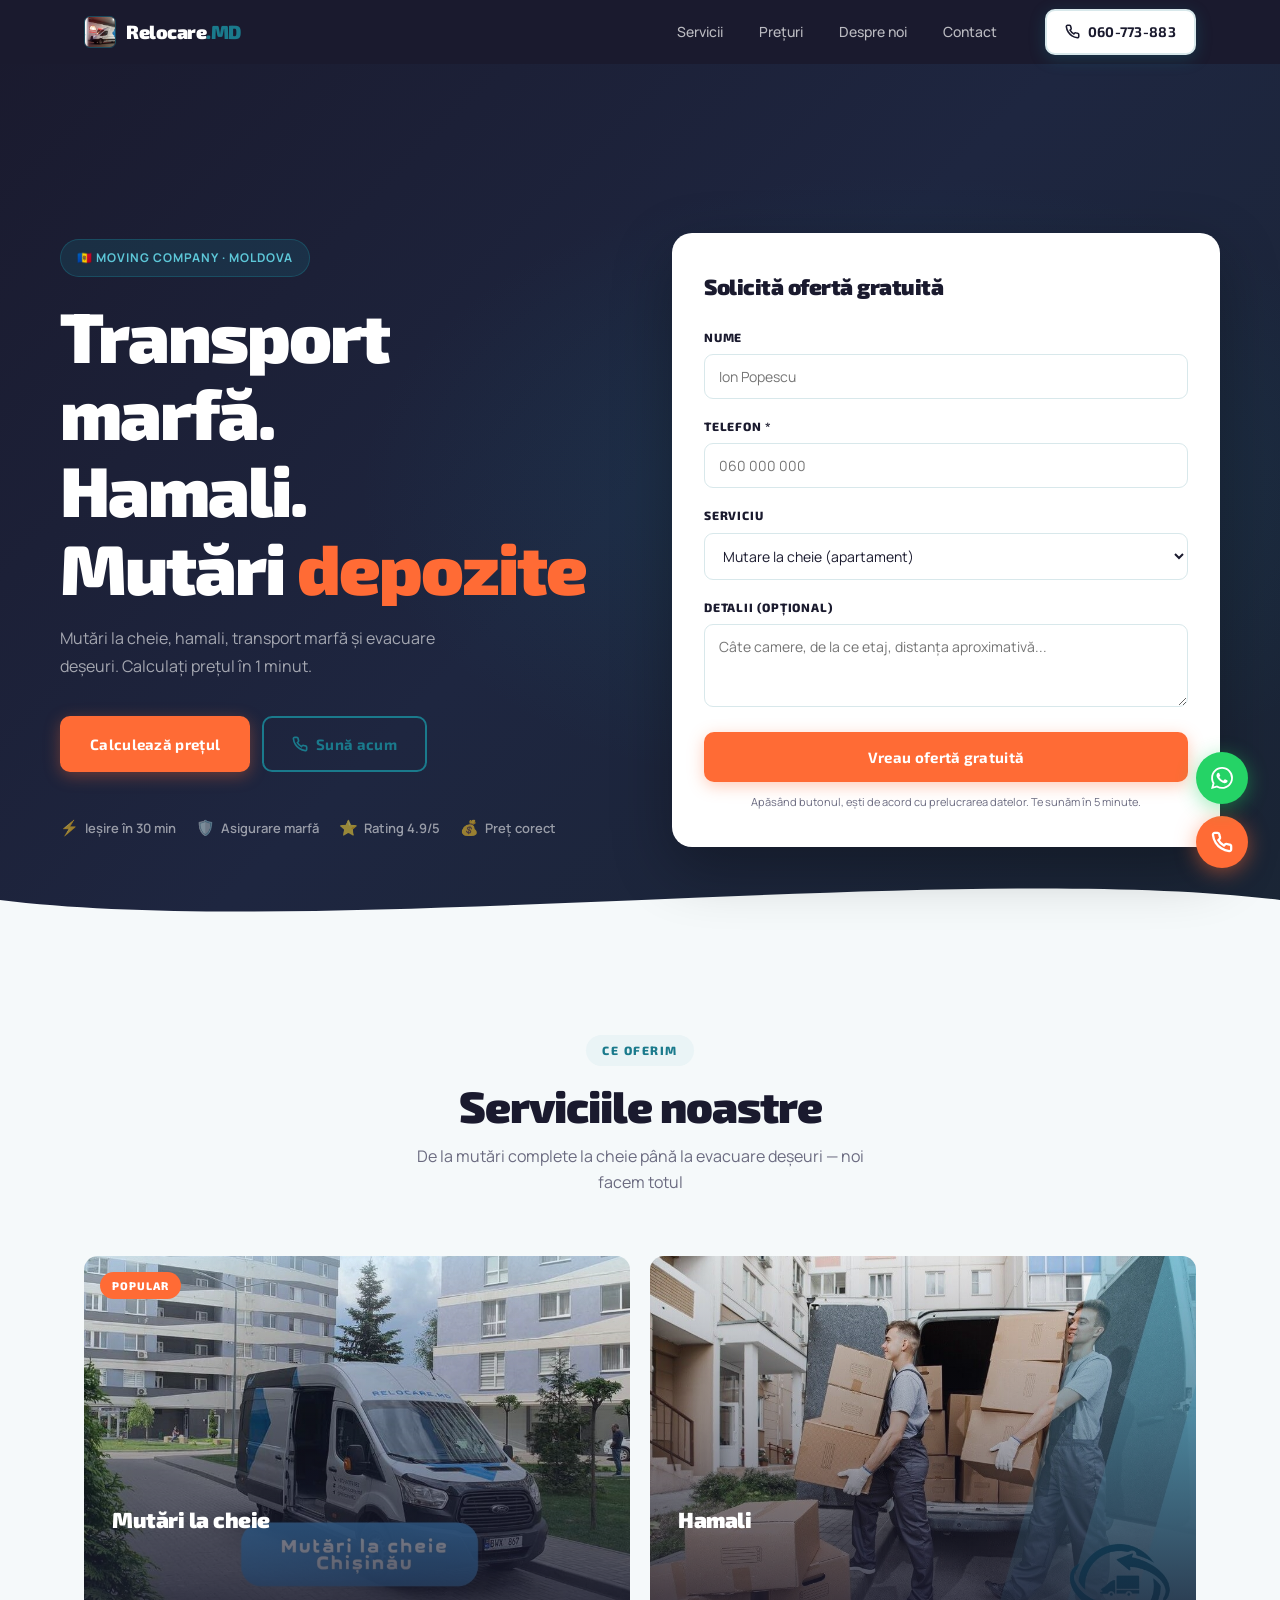
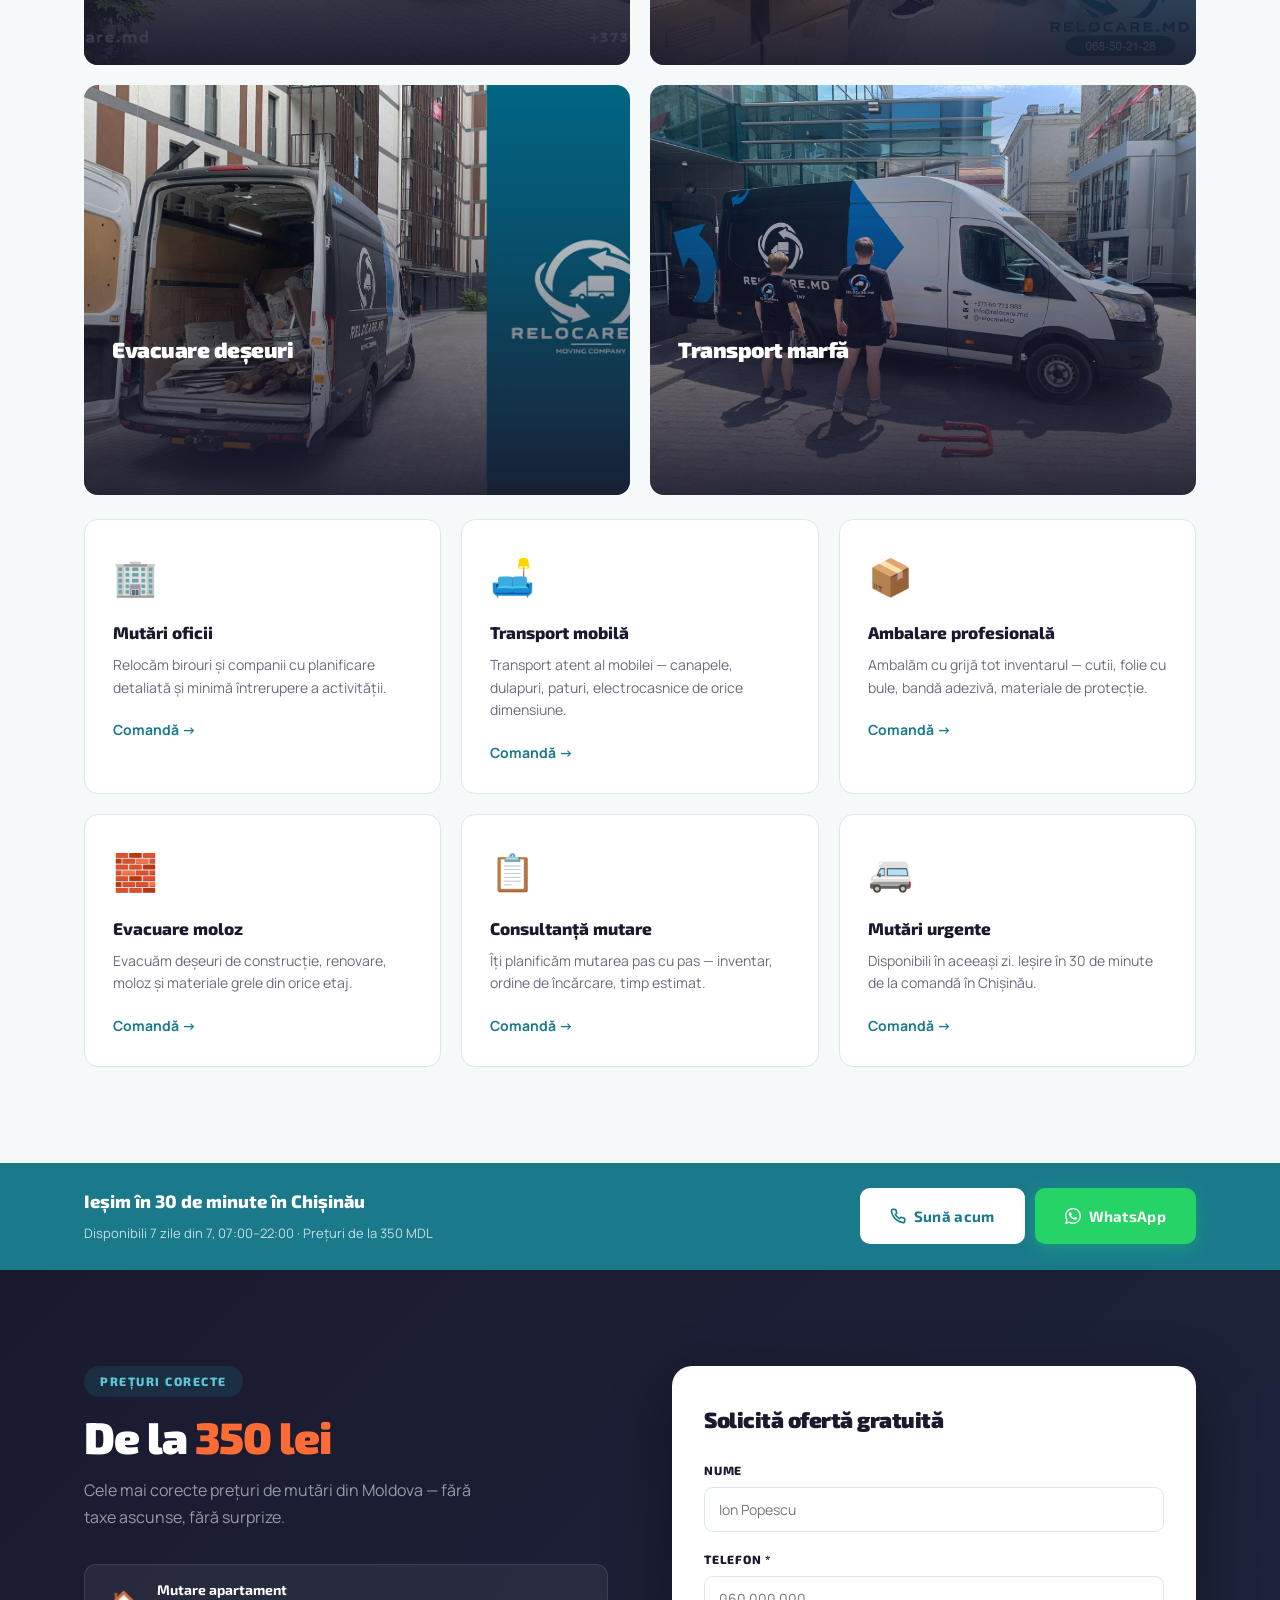
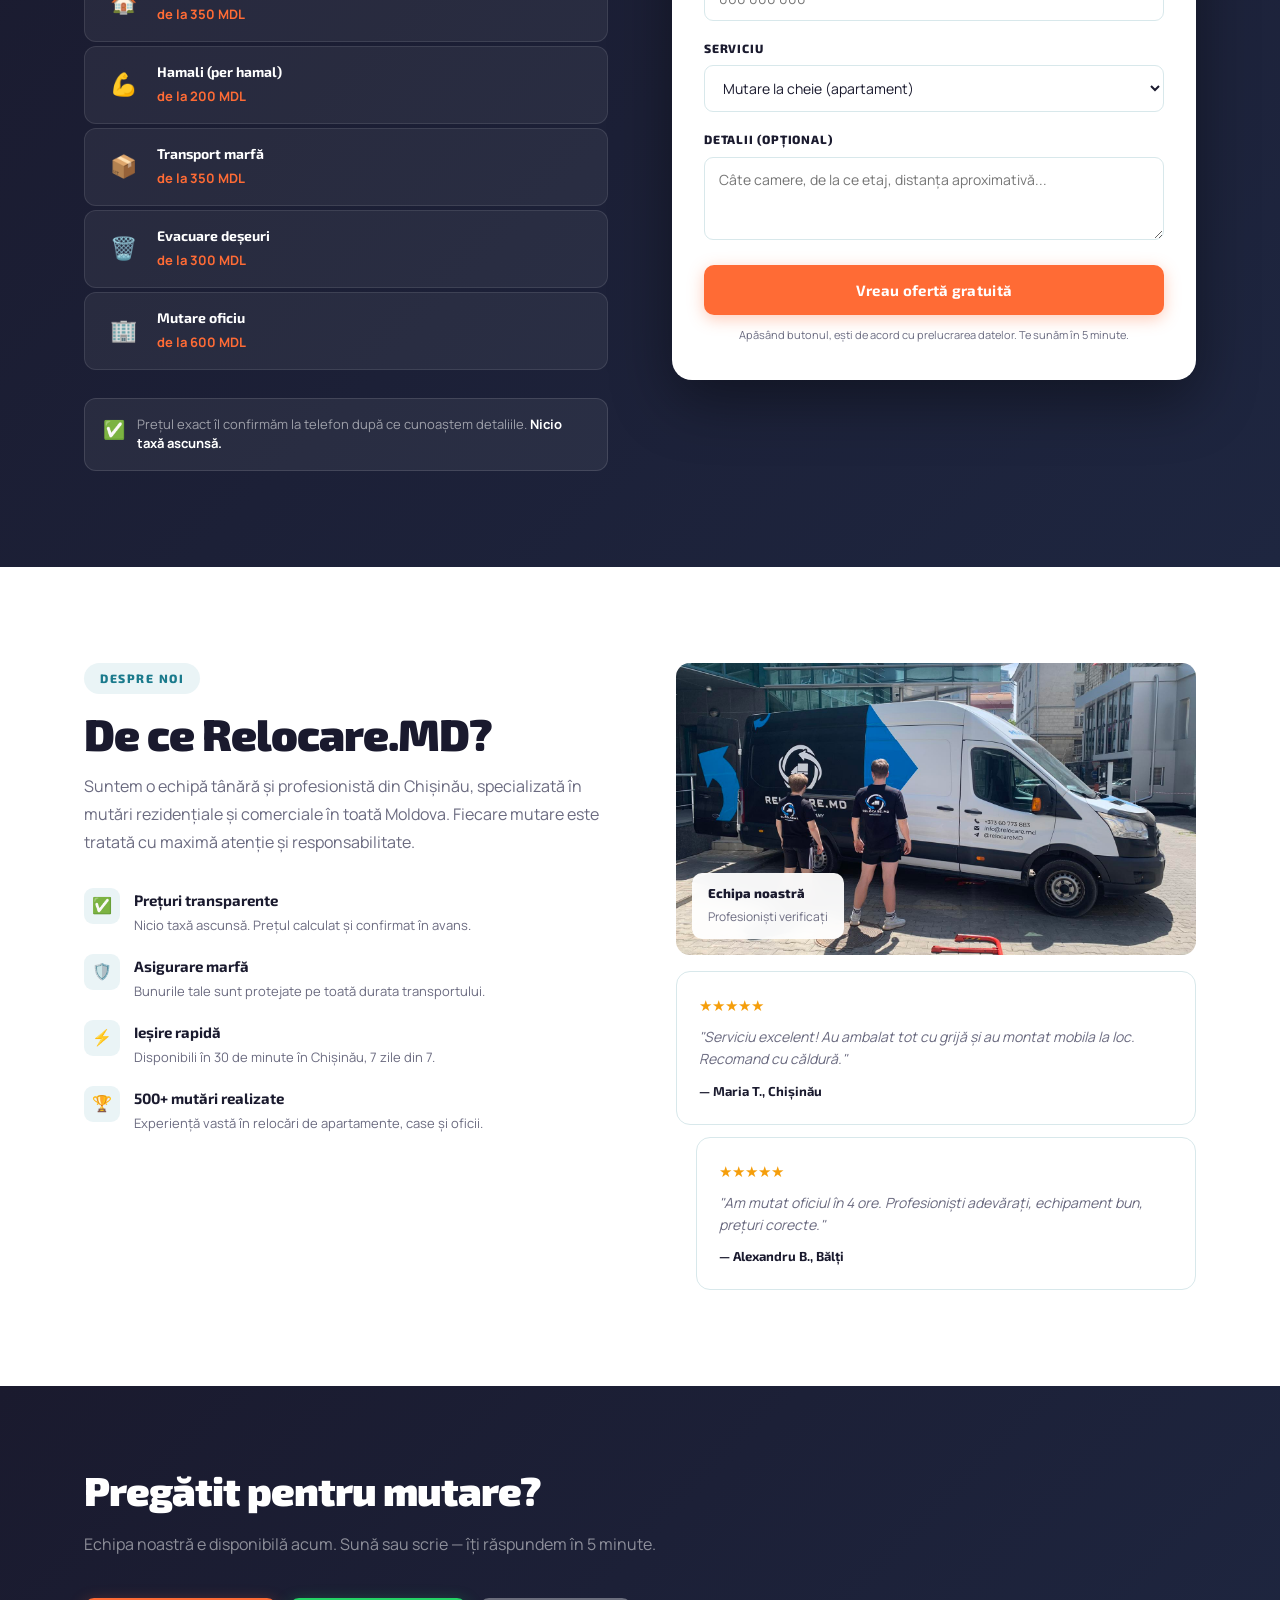
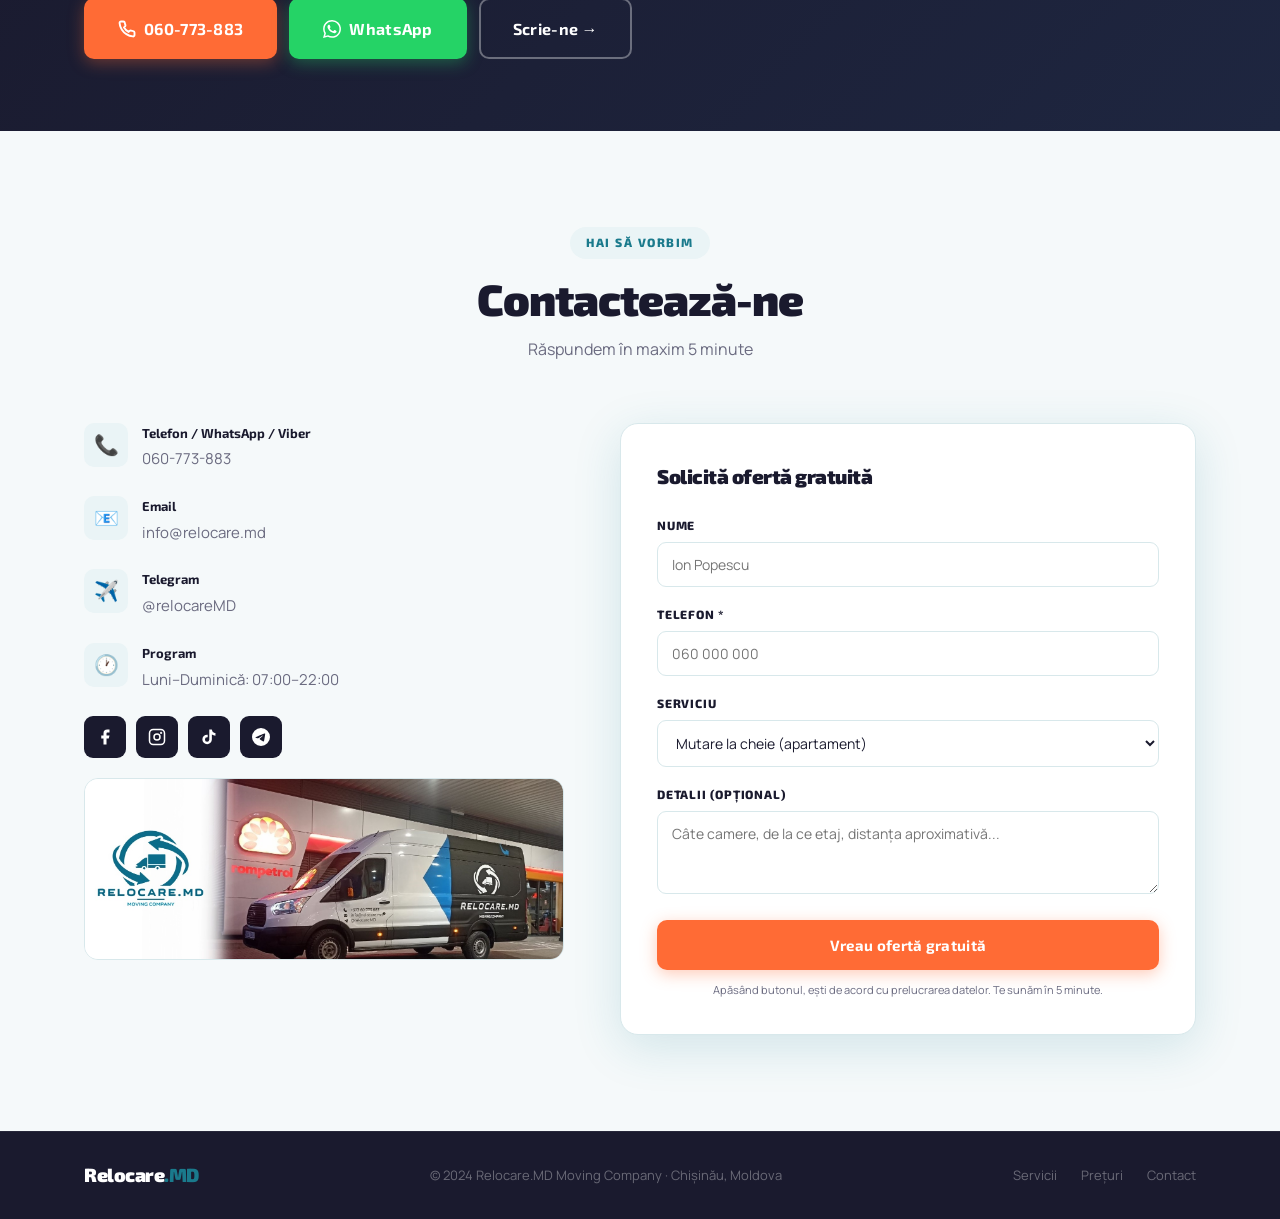
==== index.html @ d65d1350 "Initial site: Relocare.MD — mutări, hamali, transport marfă - Hero cu titlu dinamic animat + formula" ====
<!DOCTYPE html>
<html lang="ro">
<head>
  <meta charset="UTF-8" />
  <meta name="viewport" content="width=device-width, initial-scale=1.0, viewport-fit=cover" />

  <!-- Primary SEO -->
  <title>Relocare.MD — Mutări la cheie Chișinău | de la 350 MDL</title>
  <meta name="description" content="Servicii profesionale de mutări la cheie, hamali, transport marfă și evacuare deșeuri în Chișinău și toată Moldova. Prețuri de la 350 MDL. Sunăm în 5 minute. ☎ 060-773-883" />
  <meta name="keywords" content="mutari chisinau, relocare moldova, hamali chisinau, transport marfa moldova, mutari la cheie, evacuare deseuri chisinau, mutari apartament, mutari oficiu moldova" />
  <meta name="robots" content="index, follow" />
  <meta name="author" content="Relocare.MD Moving Company" />
  <link rel="canonical" href="https://relocare.md/" />

  <!-- Open Graph (Facebook, Viber, WhatsApp preview) -->
  <meta property="og:type" content="website" />
  <meta property="og:url" content="https://relocare.md/" />
  <meta property="og:title" content="Relocare.MD — Mutări la cheie în Moldova de la 350 MDL" />
  <meta property="og:description" content="Mutări apartamente, oficii, transport marfă și evacuare deșeuri. Echipă profesionistă, prețuri corecte, disponibili 7/7. ☎ 060-773-883" />
  <meta property="og:image" content="https://relocare.md/images/van-logo.jpg" />
  <meta property="og:image:width" content="1200" />
  <meta property="og:image:height" content="630" />
  <meta property="og:locale" content="ro_MD" />
  <meta property="og:site_name" content="Relocare.MD" />

  <!-- Twitter Card -->
  <meta name="twitter:card" content="summary_large_image" />
  <meta name="twitter:title" content="Relocare.MD — Mutări la cheie în Moldova de la 350 MDL" />
  <meta name="twitter:description" content="Mutări apartamente, oficii, transport marfă și evacuare deșeuri. ☎ 060-773-883" />
  <meta name="twitter:image" content="https://relocare.md/images/van-logo.jpg" />

  <!-- Geo & Language -->
  <meta name="geo.region" content="MD" />
  <meta name="geo.placename" content="Chișinău, Moldova" />
  <meta name="language" content="Romanian" />

  <!-- Schema.org — LocalBusiness -->
  <script type="application/ld+json">
  {
    "@context": "https://schema.org",
    "@type": "MovingCompany",
    "name": "Relocare.MD",
    "alternateName": "Relocare MD Moving Company",
    "url": "https://relocare.md",
    "logo": "https://relocare.md/images/van-logo.jpg",
    "image": "https://relocare.md/images/mutari-cheie.jpg",
    "description": "Servicii profesionale de mutări la cheie, hamali, transport marfă și evacuare deșeuri în Chișinău și toată Moldova. Prețuri de la 350 MDL.",
    "telephone": "+37360773883",
    "email": "info@relocare.md",
    "address": {
      "@type": "PostalAddress",
      "addressLocality": "Chișinău",
      "addressCountry": "MD"
    },
    "geo": {
      "@type": "GeoCoordinates",
      "latitude": 47.0105,
      "longitude": 28.8638
    },
    "openingHoursSpecification": {
      "@type": "OpeningHoursSpecification",
      "dayOfWeek": ["Monday","Tuesday","Wednesday","Thursday","Friday","Saturday","Sunday"],
      "opens": "07:00",
      "closes": "22:00"
    },
    "priceRange": "de la 350 MDL",
    "aggregateRating": {
      "@type": "AggregateRating",
      "ratingValue": "4.9",
      "reviewCount": "127"
    },
    "sameAs": [
      "https://t.me/relocareMD",
      "https://wa.me/37360773883"
    ],
    "hasOfferCatalog": {
      "@type": "OfferCatalog",
      "name": "Servicii de relocare",
      "itemListElement": [
        {"@type": "Offer", "name": "Mutări la cheie", "price": "350", "priceCurrency": "MDL"},
        {"@type": "Offer", "name": "Hamali", "price": "200", "priceCurrency": "MDL"},
        {"@type": "Offer", "name": "Transport marfă", "price": "350", "priceCurrency": "MDL"},
        {"@type": "Offer", "name": "Evacuare deșeuri", "price": "300", "priceCurrency": "MDL"}
      ]
    }
  }
  </script>

  <link rel="stylesheet" href="style.css" />
  <link rel="preconnect" href="https://fonts.googleapis.com" />
  <link rel="preconnect" href="https://fonts.gstatic.com" crossorigin />
  <link href="https://fonts.googleapis.com/css2?family=Exo+2:wght@700;800;900&family=Manrope:wght@400;500;600;700&display=swap" rel="stylesheet" />

  <!-- Meta Pixel -->
  <script>
    !function(f,b,e,v,n,t,s){if(f.fbq)return;n=f.fbq=function(){n.callMethod?
    n.callMethod.apply(n,arguments):n.queue.push(arguments)};if(!f._fbq)f._fbq=n;
    n.push=n;n.loaded=!0;n.version='2.0';n.queue=[];t=b.createElement(e);t.async=!0;
    t.src=v;s=b.getElementsByTagName(e)[0];s.parentNode.insertBefore(t,s)}(window,
    document,'script','https://connect.facebook.net/en_US/fbevents.js');
    fbq('init', '1875175396484706');
    fbq('track', 'PageView');
  </script>
  <noscript>
    <img height="1" width="1" style="display:none"
      src="https://www.facebook.com/tr?id=1875175396484706&ev=PageView&noscript=1" />
  </noscript>
</head>
<body>

  <!-- ALERT BANNER (dinamic via JS) -->
  <div class="alert-banner" id="alertBanner">
    🔴 Rămase <span id="availableCars">2 mașini</span> disponibile azi — rezervă acum!
  </div>

  <!-- HEADER -->
  <header class="header" id="header">
    <div class="container header__inner">
      <a href="#" class="logo">
        <img src="images/van-logo.jpg" alt="Logo" class="logo__img" />
        <span class="logo__text">Relocare<span class="logo__accent">.MD</span></span>
      </a>
      <nav class="nav" id="nav">
        <a href="#servicii">Servicii</a>
        <a href="#oferta">Prețuri</a>
        <a href="#despre">Despre noi</a>
        <a href="#contact">Contact</a>
      </nav>
      <a href="tel:+37360773883" class="btn btn--teal btn--phone">
        <svg width="15" height="15" fill="none" viewBox="0 0 24 24" stroke="currentColor" stroke-width="2.5"><path d="M22 16.92v3a2 2 0 01-2.18 2 19.79 19.79 0 01-8.63-3.07 19.5 19.5 0 01-6-6A19.79 19.79 0 012.12 4.18 2 2 0 014.11 2h3a2 2 0 012 1.72c.127.96.361 1.903.7 2.81a2 2 0 01-.45 2.11L8.09 9.91a16 16 0 006 6l1.27-1.27a2 2 0 012.11-.45c.907.339 1.85.573 2.81.7A2 2 0 0122 16.92z"/></svg>
        060-773-883
      </a>
      <button class="burger" id="burger" aria-label="Meniu">
        <span></span><span></span><span></span>
      </button>
    </div>
  </header>

  <!-- HERO -->
  <section class="hero">
    <div class="hero__glow"></div>
    <div class="container hero__inner">
      <div class="hero__content reveal">
        <div class="hero__badge">🇲🇩 Moving Company · Moldova</div>
        <h1 class="hero__title">
          Transport marfă.<br/>
          Hamali.<br/>
          Mutări <span class="hero__dynamic-wrap"><span class="hero__dynamic" id="dynamicWord">depozite</span></span>
        </h1>
        <p class="hero__subtitle">Mutări la cheie, hamali, transport marfă și evacuare deșeuri. Calculați prețul în 1 minut.</p>
        <div class="hero__cta">
          <a href="#calculator" class="btn btn--primary">Calculează prețul</a>
          <a href="tel:+37360773883" class="btn btn--outline">
            <svg width="16" height="16" fill="none" viewBox="0 0 24 24" stroke="currentColor" stroke-width="2.5"><path d="M22 16.92v3a2 2 0 01-2.18 2 19.79 19.79 0 01-8.63-3.07 19.5 19.5 0 01-6-6A19.79 19.79 0 012.12 4.18 2 2 0 014.11 2h3a2 2 0 012 1.72c.127.96.361 1.903.7 2.81a2 2 0 01-.45 2.11L8.09 9.91a16 16 0 006 6l1.27-1.27a2 2 0 012.11-.45c.907.339 1.85.573 2.81.7A2 2 0 0122 16.92z"/></svg>
            Sună acum
          </a>
        </div>
        <div class="trust-row">
          <div class="trust-item"><span>⚡</span> Ieșire în 30 min</div>
          <div class="trust-item"><span>🛡️</span> Asigurare marfă</div>
          <div class="trust-item"><span>⭐</span> Rating 4.9/5</div>
          <div class="trust-item"><span>💰</span> Preț corect</div>
        </div>
      </div>
      <div class="hero__visual reveal reveal--right">
        <form class="offer-form" id="heroForm">
          <h3 class="offer-form__title">Solicită ofertă gratuită</h3>
          <div class="form__group">
            <label for="h-name">NUME</label>
            <input type="text" id="h-name" placeholder="Ion Popescu" />
          </div>
          <div class="form__group">
            <label for="h-phone">TELEFON *</label>
            <input type="tel" id="h-phone" placeholder="060 000 000" required />
          </div>
          <div class="form__group">
            <label for="h-service">SERVICIU</label>
            <select id="h-service">
              <option>Mutare la cheie (apartament)</option>
              <option>Mutare oficiu</option>
              <option>Transport marfă</option>
              <option>Hamali</option>
              <option>Evacuare deșeuri / moloz</option>
              <option>Altele</option>
            </select>
          </div>
          <div class="form__group">
            <label for="h-details">DETALII (OPȚIONAL)</label>
            <textarea id="h-details" rows="3" placeholder="Câte camere, de la ce etaj, distanța aproximativă..."></textarea>
          </div>
          <button type="submit" class="btn btn--primary btn--full">Vreau ofertă gratuită</button>
          <p class="form__note">Apăsând butonul, ești de acord cu prelucrarea datelor. Te sunăm în 5 minute.</p>
          <div class="form__success" id="heroFormSuccess">
            <div class="form__success-icon">✅</div>
            <strong>Cerere primită!</strong>
            <span>Operatorul te va suna în <strong>5 minute</strong></span>
          </div>
        </form>
      </div>
    </div>
    <div class="hero__wave">
      <svg viewBox="0 0 1440 80" preserveAspectRatio="none"><path d="M0,40 C360,80 1080,0 1440,40 L1440,80 L0,80 Z" fill="#F5F9FA"/></svg>
    </div>
  </section>

  <!-- SERVICII -->
  <section class="section section--bg" id="servicii">
    <div class="container">
      <div class="section__header reveal">
        <p class="section__tag">Ce oferim</p>
        <h2 class="section__title">Serviciile noastre</h2>
        <p class="section__sub">De la mutări complete la cheie până la evacuare deșeuri — noi facem totul</p>
      </div>

      <!-- Photo services — big cards -->
      <div class="services__photo-grid">
        <div class="photo-service reveal">
          <img src="images/mutari-cheie.jpg" alt="Mutări la cheie Chișinău" />
          <div class="photo-service__overlay">
            <div class="photo-service__tag">Popular</div>
            <h3>Mutări la cheie</h3>
            <p>Ambalăm, transportăm, dezambalăm și montăm mobila la noul domiciliu. Tu nu faci nimic.</p>
            <a href="#contact" class="btn btn--primary">Comandă</a>
          </div>
        </div>
        <div class="photo-service reveal">
          <img src="images/hamali.jpg" alt="Hamali profesioniști Relocare.MD" />
          <div class="photo-service__overlay">
            <h3>Hamali</h3>
            <p>Echipă de hamali experimentați pentru orice fel de mobilă, electrocasnice sau marfă grea.</p>
            <a href="#contact" class="btn btn--primary">Comandă</a>
          </div>
        </div>
        <div class="photo-service reveal">
          <img src="images/desuri.jpg" alt="Evacuare deșeuri construcție" />
          <div class="photo-service__overlay">
            <h3>Evacuare deșeuri</h3>
            <p>Evacuăm moloz, mobilă veche, deșeuri de construcție și orice material nefolosit rapid și corect.</p>
            <a href="#contact" class="btn btn--primary">Comandă</a>
          </div>
        </div>
        <div class="photo-service reveal">
          <img src="images/echipa.jpg" alt="Echipa Relocare.MD" />
          <div class="photo-service__overlay">
            <h3>Transport marfă</h3>
            <p>Transport marfă în toată Moldova cu vehicule Ford Transit. Rapid, sigur, asigurat.</p>
            <a href="#contact" class="btn btn--primary">Comandă</a>
          </div>
        </div>
      </div>

      <!-- Icon service cards -->
      <div class="services__grid">
        <div class="service-card reveal">
          <div class="service-card__icon">🏢</div>
          <h3>Mutări oficii</h3>
          <p>Relocăm birouri și companii cu planificare detaliată și minimă întrerupere a activității.</p>
          <a href="#contact" class="service-card__link">Comandă →</a>
        </div>
        <div class="service-card reveal">
          <div class="service-card__icon">🛋️</div>
          <h3>Transport mobilă</h3>
          <p>Transport atent al mobilei — canapele, dulapuri, paturi, electrocasnice de orice dimensiune.</p>
          <a href="#contact" class="service-card__link">Comandă →</a>
        </div>
        <div class="service-card reveal">
          <div class="service-card__icon">📦</div>
          <h3>Ambalare profesională</h3>
          <p>Ambalăm cu grijă tot inventarul — cutii, folie cu bule, bandă adezivă, materiale de protecție.</p>
          <a href="#contact" class="service-card__link">Comandă →</a>
        </div>
        <div class="service-card reveal">
          <div class="service-card__icon">🧱</div>
          <h3>Evacuare moloz</h3>
          <p>Evacuăm deșeuri de construcție, renovare, moloz și materiale grele din orice etaj.</p>
          <a href="#contact" class="service-card__link">Comandă →</a>
        </div>
        <div class="service-card reveal">
          <div class="service-card__icon">📋</div>
          <h3>Consultanță mutare</h3>
          <p>Îți planificăm mutarea pas cu pas — inventar, ordine de încărcare, timp estimat.</p>
          <a href="#contact" class="service-card__link">Comandă →</a>
        </div>
        <div class="service-card reveal">
          <div class="service-card__icon">🚐</div>
          <h3>Mutări urgente</h3>
          <p>Disponibili în aceeași zi. Ieșire în 30 de minute de la comandă în Chișinău.</p>
          <a href="#contact" class="service-card__link">Comandă →</a>
        </div>
      </div>
    </div>
  </section>

  <!-- CTA STRIP 1 — după servicii -->
  <section class="cta-strip">
    <div class="container cta-strip__inner">
      <div class="cta-strip__text">
        <strong>Ieșim în 30 de minute în Chișinău</strong>
        <span>Disponibili 7 zile din 7, 07:00–22:00 · Prețuri de la 350 MDL</span>
      </div>
      <div class="cta-strip__btns">
        <a href="tel:+37360773883" class="btn btn--primary">
          <svg width="16" height="16" fill="none" viewBox="0 0 24 24" stroke="currentColor" stroke-width="2.5"><path d="M22 16.92v3a2 2 0 01-2.18 2 19.79 19.79 0 01-8.63-3.07 19.5 19.5 0 01-6-6A19.79 19.79 0 012.12 4.18 2 2 0 014.11 2h3a2 2 0 012 1.72c.127.96.361 1.903.7 2.81a2 2 0 01-.45 2.11L8.09 9.91a16 16 0 006 6l1.27-1.27a2 2 0 012.11-.45c.907.339 1.85.573 2.81.7A2 2 0 0122 16.92z"/></svg>
          Sună acum
        </a>
        <a href="https://wa.me/37360773883" class="btn btn--whatsapp" target="_blank">
          <svg width="16" height="16" viewBox="0 0 24 24" fill="currentColor"><path d="M17.472 14.382c-.297-.149-1.758-.867-2.03-.967-.273-.099-.471-.148-.67.15-.197.297-.767.966-.94 1.164-.173.199-.347.223-.644.075-.297-.15-1.255-.463-2.39-1.475-.883-.788-1.48-1.761-1.653-2.059-.173-.297-.018-.458.13-.606.134-.133.298-.347.446-.52.149-.174.198-.298.298-.497.099-.198.05-.371-.025-.52-.075-.149-.669-1.612-.916-2.207-.242-.579-.487-.5-.669-.51-.173-.008-.371-.01-.57-.01-.198 0-.52.074-.792.372-.272.297-1.04 1.016-1.04 2.479 0 1.462 1.065 2.875 1.213 3.074.149.198 2.096 3.2 5.077 4.487.709.306 1.262.489 1.694.625.712.227 1.36.195 1.871.118.571-.085 1.758-.719 2.006-1.413.248-.694.248-1.289.173-1.413-.074-.124-.272-.198-.57-.347m-5.421 7.403h-.004a9.87 9.87 0 01-5.031-1.378l-.361-.214-3.741.982.998-3.648-.235-.374a9.86 9.86 0 01-1.51-5.26c.001-5.45 4.436-9.884 9.888-9.884 2.64 0 5.122 1.03 6.988 2.898a9.825 9.825 0 012.893 6.994c-.003 5.45-4.437 9.884-9.885 9.884m8.413-18.297A11.815 11.815 0 0012.05 0C5.495 0 .16 5.335.157 11.892c0 2.096.547 4.142 1.588 5.945L.057 24l6.305-1.654a11.882 11.882 0 005.683 1.448h.005c6.554 0 11.89-5.335 11.893-11.893a11.821 11.821 0 00-3.48-8.413Z"/></svg>
          WhatsApp
        </a>
      </div>
    </div>
  </section>

  <!-- PREȚURI + OFERTĂ -->
  <section class="section section--dark" id="oferta">
    <div class="container">
      <div class="pricing__inner">
        <div class="pricing__left reveal">
          <p class="section__tag section__tag--light">Prețuri corecte</p>
          <h2 class="section__title section__title--light">De la <span class="price-highlight">350 lei</span></h2>
          <p class="pricing__sub">Cele mai corecte prețuri de mutări din Moldova — fără taxe ascunse, fără surprize.</p>
          <div class="pricing__items">
            <div class="pricing__item">
              <div class="pricing__item-icon">🏠</div>
              <div>
                <strong>Mutare apartament</strong>
                <span>de la 350 MDL</span>
              </div>
            </div>
            <div class="pricing__item">
              <div class="pricing__item-icon">💪</div>
              <div>
                <strong>Hamali (per hamal)</strong>
                <span>de la 200 MDL</span>
              </div>
            </div>
            <div class="pricing__item">
              <div class="pricing__item-icon">📦</div>
              <div>
                <strong>Transport marfă</strong>
                <span>de la 350 MDL</span>
              </div>
            </div>
            <div class="pricing__item">
              <div class="pricing__item-icon">🗑️</div>
              <div>
                <strong>Evacuare deșeuri</strong>
                <span>de la 300 MDL</span>
              </div>
            </div>
            <div class="pricing__item">
              <div class="pricing__item-icon">🏢</div>
              <div>
                <strong>Mutare oficiu</strong>
                <span>de la 600 MDL</span>
              </div>
            </div>
          </div>
          <div class="pricing__badge">
            <span>✅</span>
            <p>Prețul exact îl confirmăm la telefon după ce cunoaștem detaliile. <strong>Nicio taxă ascunsă.</strong></p>
          </div>
        </div>
        <div class="pricing__right reveal reveal--right">
          <form class="offer-form offer-form--dark" id="pricingForm">
            <h3 class="offer-form__title">Solicită ofertă gratuită</h3>
            <div class="form__group">
              <label for="p-name">NUME</label>
              <input type="text" id="p-name" placeholder="Ion Popescu" />
            </div>
            <div class="form__group">
              <label for="p-phone">TELEFON *</label>
              <input type="tel" id="p-phone" placeholder="060 000 000" required />
            </div>
            <div class="form__group">
              <label for="p-service">SERVICIU</label>
              <select id="p-service">
                <option>Mutare la cheie (apartament)</option>
                <option>Mutare oficiu</option>
                <option>Transport marfă</option>
                <option>Hamali</option>
                <option>Evacuare deșeuri / moloz</option>
                <option>Altele</option>
              </select>
            </div>
            <div class="form__group">
              <label for="p-details">DETALII (OPȚIONAL)</label>
              <textarea id="p-details" rows="3" placeholder="Câte camere, de la ce etaj, distanța aproximativă..."></textarea>
            </div>
            <button type="submit" class="btn btn--primary btn--full">Vreau ofertă gratuită</button>
            <p class="form__note">Apăsând butonul, ești de acord cu prelucrarea datelor. Te sunăm în 5 minute.</p>
            <div class="form__success" id="pricingFormSuccess">
              <div class="form__success-icon">✅</div>
              <strong>Cerere primită!</strong>
              <span>Operatorul te va suna în <strong>5 minute</strong></span>
            </div>
          </form>
        </div>
      </div>
    </div>
  </section>

  <!-- DESPRE NOI -->
  <section class="section" id="despre">
    <div class="container">
      <div class="about__inner">
        <div class="about__content reveal">
          <p class="section__tag">Despre noi</p>
          <h2 class="section__title">De ce Relocare.MD?</h2>
          <p class="about__text">Suntem o echipă tânără și profesionistă din Chișinău, specializată în mutări rezidențiale și comerciale în toată Moldova. Fiecare mutare este tratată cu maximă atenție și responsabilitate.</p>
          <ul class="about__list">
            <li>
              <div class="about__list-icon">✅</div>
              <div>
                <strong>Prețuri transparente</strong>
                <p>Nicio taxă ascunsă. Prețul calculat și confirmat în avans.</p>
              </div>
            </li>
            <li>
              <div class="about__list-icon">🛡️</div>
              <div>
                <strong>Asigurare marfă</strong>
                <p>Bunurile tale sunt protejate pe toată durata transportului.</p>
              </div>
            </li>
            <li>
              <div class="about__list-icon">⚡</div>
              <div>
                <strong>Ieșire rapidă</strong>
                <p>Disponibili în 30 de minute în Chișinău, 7 zile din 7.</p>
              </div>
            </li>
            <li>
              <div class="about__list-icon">🏆</div>
              <div>
                <strong>500+ mutări realizate</strong>
                <p>Experiență vastă în relocări de apartamente, case și oficii.</p>
              </div>
            </li>
          </ul>
        </div>
        <div class="about__right reveal reveal--right">
          <div class="about__photo-main">
            <img src="images/echipa.jpg" alt="Echipa Relocare.MD" />
            <div class="about__photo-badge">
              <strong>Echipa noastră</strong>
              <span>Profesioniști verificați</span>
            </div>
          </div>
          <div class="about__reviews">
            <div class="review-card">
              <div class="review-card__stars">★★★★★</div>
              <p>"Serviciu excelent! Au ambalat tot cu grijă și au montat mobila la loc. Recomand cu căldură."</p>
              <div class="review-card__author">— Maria T., Chișinău</div>
            </div>
            <div class="review-card review-card--offset">
              <div class="review-card__stars">★★★★★</div>
              <p>"Am mutat oficiul în 4 ore. Profesioniști adevărați, echipament bun, prețuri corecte."</p>
              <div class="review-card__author">— Alexandru B., Bălți</div>
            </div>
          </div>
        </div>
      </div>
    </div>
  </section>

  <!-- CTA BLOCK 2 — după recenzii -->
  <section class="cta-block reveal">
    <div class="container">
      <div class="cta-block__inner">
        <div class="cta-block__content">
          <h2>Pregătit pentru mutare?</h2>
          <p>Echipa noastră e disponibilă acum. Sună sau scrie — îți răspundem în 5 minute.</p>
        </div>
        <div class="cta-block__actions">
          <a href="tel:+37360773883" class="btn btn--primary btn--lg">
            <svg width="18" height="18" fill="none" viewBox="0 0 24 24" stroke="currentColor" stroke-width="2.5"><path d="M22 16.92v3a2 2 0 01-2.18 2 19.79 19.79 0 01-8.63-3.07 19.5 19.5 0 01-6-6A19.79 19.79 0 012.12 4.18 2 2 0 014.11 2h3a2 2 0 012 1.72c.127.96.361 1.903.7 2.81a2 2 0 01-.45 2.11L8.09 9.91a16 16 0 006 6l1.27-1.27a2 2 0 012.11-.45c.907.339 1.85.573 2.81.7A2 2 0 0122 16.92z"/></svg>
            060-773-883
          </a>
          <a href="https://wa.me/37360773883" class="btn btn--whatsapp btn--lg" target="_blank">
            <svg width="18" height="18" viewBox="0 0 24 24" fill="currentColor"><path d="M17.472 14.382c-.297-.149-1.758-.867-2.03-.967-.273-.099-.471-.148-.67.15-.197.297-.767.966-.94 1.164-.173.199-.347.223-.644.075-.297-.15-1.255-.463-2.39-1.475-.883-.788-1.48-1.761-1.653-2.059-.173-.297-.018-.458.13-.606.134-.133.298-.347.446-.52.149-.174.198-.298.298-.497.099-.198.05-.371-.025-.52-.075-.149-.669-1.612-.916-2.207-.242-.579-.487-.5-.669-.51-.173-.008-.371-.01-.57-.01-.198 0-.52.074-.792.372-.272.297-1.04 1.016-1.04 2.479 0 1.462 1.065 2.875 1.213 3.074.149.198 2.096 3.2 5.077 4.487.709.306 1.262.489 1.694.625.712.227 1.36.195 1.871.118.571-.085 1.758-.719 2.006-1.413.248-.694.248-1.289.173-1.413-.074-.124-.272-.198-.57-.347m-5.421 7.403h-.004a9.87 9.87 0 01-5.031-1.378l-.361-.214-3.741.982.998-3.648-.235-.374a9.86 9.86 0 01-1.51-5.26c.001-5.45 4.436-9.884 9.888-9.884 2.64 0 5.122 1.03 6.988 2.898a9.825 9.825 0 012.893 6.994c-.003 5.45-4.437 9.884-9.885 9.884m8.413-18.297A11.815 11.815 0 0012.05 0C5.495 0 .16 5.335.157 11.892c0 2.096.547 4.142 1.588 5.945L.057 24l6.305-1.654a11.882 11.882 0 005.683 1.448h.005c6.554 0 11.89-5.335 11.893-11.893a11.821 11.821 0 00-3.48-8.413Z"/></svg>
            WhatsApp
          </a>
          <a href="#contact" class="btn btn--outline-light btn--lg">Scrie-ne →</a>
        </div>
      </div>
    </div>
  </section>

  <!-- CONTACT -->
  <section class="section section--bg" id="contact">
    <div class="container">
      <div class="section__header reveal">
        <p class="section__tag">Hai să vorbim</p>
        <h2 class="section__title">Contactează-ne</h2>
        <p class="section__sub">Răspundem în maxim 5 minute</p>
      </div>
      <div class="contact__inner">
        <div class="contact__info reveal">
          <div class="contact__item">
            <div class="contact__item-icon">📞</div>
            <div>
              <strong>Telefon / WhatsApp / Viber</strong>
              <a href="tel:+37360773883">060-773-883</a>
            </div>
          </div>
          <div class="contact__item">
            <div class="contact__item-icon">📧</div>
            <div>
              <strong>Email</strong>
              <a href="mailto:info@relocare.md">info@relocare.md</a>
            </div>
          </div>
          <div class="contact__item">
            <div class="contact__item-icon">✈️</div>
            <div>
              <strong>Telegram</strong>
              <a href="https://t.me/relocareMD">@relocareMD</a>
            </div>
          </div>
          <div class="contact__item">
            <div class="contact__item-icon">🕐</div>
            <div>
              <strong>Program</strong>
              <span>Luni–Duminică: 07:00–22:00</span>
            </div>
          </div>
          <div class="contact__social">
            <a href="#" class="social-btn" aria-label="Facebook">
              <svg width="18" height="18" viewBox="0 0 24 24" fill="currentColor"><path d="M18 2h-3a5 5 0 00-5 5v3H7v4h3v8h4v-8h3l1-4h-4V7a1 1 0 011-1h3z"/></svg>
            </a>
            <a href="#" class="social-btn" aria-label="Instagram">
              <svg width="18" height="18" viewBox="0 0 24 24" fill="none" stroke="currentColor" stroke-width="2"><rect x="2" y="2" width="20" height="20" rx="5" ry="5"/><circle cx="12" cy="12" r="4"/><circle cx="17.5" cy="6.5" r="0.5" fill="currentColor"/></svg>
            </a>
            <a href="#" class="social-btn" aria-label="TikTok">
              <svg width="18" height="18" viewBox="0 0 24 24" fill="currentColor"><path d="M19.59 6.69a4.83 4.83 0 01-3.77-4.25V2h-3.45v13.67a2.89 2.89 0 01-2.88 2.5 2.89 2.89 0 01-2.89-2.89 2.89 2.89 0 012.89-2.89c.28 0 .54.04.79.1V9.01a6.33 6.33 0 00-.79-.05 6.34 6.34 0 00-6.34 6.34 6.34 6.34 0 006.34 6.34 6.34 6.34 0 006.33-6.34V8.69a8.18 8.18 0 004.78 1.52V6.76a4.85 4.85 0 01-1.01-.07z"/></svg>
            </a>
            <a href="https://t.me/relocareMD" class="social-btn" aria-label="Telegram">
              <svg width="18" height="18" viewBox="0 0 24 24" fill="currentColor"><path d="M11.944 0A12 12 0 0 0 0 12a12 12 0 0 0 12 12 12 12 0 0 0 12-12A12 12 0 0 0 12 0a12 12 0 0 0-.056 0zm4.962 7.224c.1-.002.321.023.465.14a.506.506 0 0 1 .171.325c.016.093.036.306.02.472-.18 1.898-.962 6.502-1.36 8.627-.168.9-.499 1.201-.82 1.23-.696.065-1.225-.46-1.9-.902-1.056-.693-1.653-1.124-2.678-1.8-1.185-.78-.417-1.21.258-1.91.177-.184 3.247-2.977 3.307-3.23.007-.032.014-.15-.056-.212s-.174-.041-.249-.024c-.106.024-1.793 1.14-5.061 3.345-.48.33-.913.49-1.302.48-.428-.008-1.252-.241-1.865-.44-.752-.245-1.349-.374-1.297-.789.027-.216.325-.437.893-.663 3.498-1.524 5.83-2.529 6.998-3.014 3.332-1.386 4.025-1.627 4.476-1.635z"/></svg>
            </a>
          </div>
          <!-- Van photo in contact -->
          <div class="contact__van">
            <img src="images/van-logo.jpg" alt="Relocare.MD Moving Company" />
          </div>
        </div>
        <form class="contact__form reveal reveal--right" id="contactForm">
          <h3 class="form__title">Solicită ofertă gratuită</h3>
          <div class="form__group">
            <label for="name">Nume</label>
            <input type="text" id="name" placeholder="Ion Popescu" required />
          </div>
          <div class="form__group">
            <label for="phone">Telefon *</label>
            <input type="tel" id="phone" placeholder="060 000 000" required />
          </div>
          <div class="form__group">
            <label for="service">Serviciu</label>
            <select id="service">
              <option>Mutare la cheie (apartament)</option>
              <option>Mutare oficiu</option>
              <option>Transport marfă</option>
              <option>Hamali</option>
              <option>Evacuare deșeuri / moloz</option>
              <option>Ambalare</option>
              <option>Altele</option>
            </select>
          </div>
          <div class="form__group">
            <label for="message">Detalii (opțional)</label>
            <textarea id="message" rows="3" placeholder="Câte camere, de la ce etaj, distanța aproximativă..."></textarea>
          </div>
          <button type="submit" class="btn btn--primary btn--full">Vreau ofertă gratuită</button>
          <p class="form__note">Apăsând butonul, ești de acord cu prelucrarea datelor. Te sunăm în 5 minute.</p>
          <div class="form__success" id="formSuccess">
            <div class="form__success-icon">✅</div>
            <strong>Cerere primită!</strong>
            <span>Operatorul te va suna în <strong>5 minute</strong></span>
          </div>
        </form>
      </div>
    </div>
  </section>

  <!-- FOOTER -->
  <footer class="footer">
    <div class="container footer__inner">
      <a href="#" class="logo">
        <span class="logo__text">Relocare<span class="logo__accent">.MD</span></span>
      </a>
      <p class="footer__copy">© 2024 Relocare.MD Moving Company · Chișinău, Moldova</p>
      <div class="footer__links">
        <a href="#servicii">Servicii</a>
        <a href="#oferta">Prețuri</a>
        <a href="#contact">Contact</a>
      </div>
    </div>
  </footer>

  <!-- FAB — telefon -->
  <a href="tel:+37360773883" class="fab fab--phone" aria-label="Sună acum">
    <svg width="22" height="22" fill="none" viewBox="0 0 24 24" stroke="white" stroke-width="2.5"><path d="M22 16.92v3a2 2 0 01-2.18 2 19.79 19.79 0 01-8.63-3.07 19.5 19.5 0 01-6-6A19.79 19.79 0 012.12 4.18 2 2 0 014.11 2h3a2 2 0 012 1.72c.127.96.361 1.903.7 2.81a2 2 0 01-.45 2.11L8.09 9.91a16 16 0 006 6l1.27-1.27a2 2 0 012.11-.45c.907.339 1.85.573 2.81.7A2 2 0 0122 16.92z"/></svg>
  </a>
  <!-- FAB — WhatsApp -->
  <a href="https://wa.me/37360773883" class="fab fab--wa" aria-label="WhatsApp" target="_blank">
    <svg width="22" height="22" viewBox="0 0 24 24" fill="white"><path d="M17.472 14.382c-.297-.149-1.758-.867-2.03-.967-.273-.099-.471-.148-.67.15-.197.297-.767.966-.94 1.164-.173.199-.347.223-.644.075-.297-.15-1.255-.463-2.39-1.475-.883-.788-1.48-1.761-1.653-2.059-.173-.297-.018-.458.13-.606.134-.133.298-.347.446-.52.149-.174.198-.298.298-.497.099-.198.05-.371-.025-.52-.075-.149-.669-1.612-.916-2.207-.242-.579-.487-.5-.669-.51-.173-.008-.371-.01-.57-.01-.198 0-.52.074-.792.372-.272.297-1.04 1.016-1.04 2.479 0 1.462 1.065 2.875 1.213 3.074.149.198 2.096 3.2 5.077 4.487.709.306 1.262.489 1.694.625.712.227 1.36.195 1.871.118.571-.085 1.758-.719 2.006-1.413.248-.694.248-1.289.173-1.413-.074-.124-.272-.198-.57-.347m-5.421 7.403h-.004a9.87 9.87 0 01-5.031-1.378l-.361-.214-3.741.982.998-3.648-.235-.374a9.86 9.86 0 01-1.51-5.26c.001-5.45 4.436-9.884 9.888-9.884 2.64 0 5.122 1.03 6.988 2.898a9.825 9.825 0 012.893 6.994c-.003 5.45-4.437 9.884-9.885 9.884m8.413-18.297A11.815 11.815 0 0012.05 0C5.495 0 .16 5.335.157 11.892c0 2.096.547 4.142 1.588 5.945L.057 24l6.305-1.654a11.882 11.882 0 005.683 1.448h.005c6.554 0 11.89-5.335 11.893-11.893a11.821 11.821 0 00-3.48-8.413Z"/></svg>
  </a>
  <!-- STICKY MOBILE BAR -->
  <div class="mobile-bar">
    <a href="tel:+37360773883" class="mobile-bar__btn mobile-bar__btn--call">
      <svg width="18" height="18" fill="none" viewBox="0 0 24 24" stroke="currentColor" stroke-width="2.5"><path d="M22 16.92v3a2 2 0 01-2.18 2 19.79 19.79 0 01-8.63-3.07 19.5 19.5 0 01-6-6A19.79 19.79 0 012.12 4.18 2 2 0 014.11 2h3a2 2 0 012 1.72c.127.96.361 1.903.7 2.81a2 2 0 01-.45 2.11L8.09 9.91a16 16 0 006 6l1.27-1.27a2 2 0 012.11-.45c.907.339 1.85.573 2.81.7A2 2 0 0122 16.92z"/></svg>
      Sună acum
    </a>
    <a href="https://wa.me/37360773883" class="mobile-bar__btn mobile-bar__btn--wa" target="_blank">
      <svg width="18" height="18" viewBox="0 0 24 24" fill="currentColor"><path d="M17.472 14.382c-.297-.149-1.758-.867-2.03-.967-.273-.099-.471-.148-.67.15-.197.297-.767.966-.94 1.164-.173.199-.347.223-.644.075-.297-.15-1.255-.463-2.39-1.475-.883-.788-1.48-1.761-1.653-2.059-.173-.297-.018-.458.13-.606.134-.133.298-.347.446-.52.149-.174.198-.298.298-.497.099-.198.05-.371-.025-.52-.075-.149-.669-1.612-.916-2.207-.242-.579-.487-.5-.669-.51-.173-.008-.371-.01-.57-.01-.198 0-.52.074-.792.372-.272.297-1.04 1.016-1.04 2.479 0 1.462 1.065 2.875 1.213 3.074.149.198 2.096 3.2 5.077 4.487.709.306 1.262.489 1.694.625.712.227 1.36.195 1.871.118.571-.085 1.758-.719 2.006-1.413.248-.694.248-1.289.173-1.413-.074-.124-.272-.198-.57-.347m-5.421 7.403h-.004a9.87 9.87 0 01-5.031-1.378l-.361-.214-3.741.982.998-3.648-.235-.374a9.86 9.86 0 01-1.51-5.26c.001-5.45 4.436-9.884 9.888-9.884 2.64 0 5.122 1.03 6.988 2.898a9.825 9.825 0 012.893 6.994c-.003 5.45-4.437 9.884-9.885 9.884m8.413-18.297A11.815 11.815 0 0012.05 0C5.495 0 .16 5.335.157 11.892c0 2.096.547 4.142 1.588 5.945L.057 24l6.305-1.654a11.882 11.882 0 005.683 1.448h.005c6.554 0 11.89-5.335 11.893-11.893a11.821 11.821 0 00-3.48-8.413Z"/></svg>
      WhatsApp
    </a>
    <a href="#contact" class="mobile-bar__btn mobile-bar__btn--form">Formular</a>
  </div>

  <script src="app.js"></script>
</body>
</html>
---- style.css ----
/* =====================
   RESET & BASE
   ===================== */
*, *::before, *::after { box-sizing: border-box; margin: 0; padding: 0; }

:root {
  --primary: #1A7A8C;
  --primary-dark: #156773;
  --primary-light: #EAF4F6;
  --accent: #FF6B35;
  --accent-dark: #e55a26;
  --dark: #1A1A2E;
  --dark2: #2D2D44;
  --mid: #6B6B80;
  --border: #D8E8EB;
  --bg: #F5F9FA;
  --white: #ffffff;
  --radius: 14px;
  --shadow: 0 4px 24px rgba(26,122,140,0.10);
  --shadow-lg: 0 12px 48px rgba(26,122,140,0.16);
  --transition: 0.28s cubic-bezier(0.4,0,0.2,1);
}

html { scroll-behavior: smooth; }

body {
  font-family: 'Manrope', -apple-system, BlinkMacSystemFont, sans-serif;
  background: var(--white);
  color: var(--dark);
  line-height: 1.6;
  overflow-x: hidden;
}

.container {
  max-width: 1160px;
  margin: 0 auto;
  padding: 0 24px;
}

/* =====================
   TYPOGRAPHY
   ===================== */
h1, h2, h3, h4, .logo__text, .btn, .section__tag, .stat strong, .calc__amount {
  font-family: 'Exo 2', sans-serif;
}

.gradient-text {
  background: linear-gradient(135deg, var(--primary), var(--accent));
  -webkit-background-clip: text;
  -webkit-text-fill-color: transparent;
  background-clip: text;
}

/* =====================
   BUTTONS
   ===================== */
.btn {
  display: inline-flex;
  align-items: center;
  gap: 8px;
  padding: 14px 28px;
  border-radius: 10px;
  font-size: 15px;
  font-weight: 700;
  text-decoration: none;
  border: 2px solid transparent;
  cursor: pointer;
  transition: var(--transition);
  white-space: nowrap;
  letter-spacing: 0.3px;
}

.btn--primary {
  background: var(--accent);
  color: white;
  box-shadow: 0 4px 16px rgba(255,107,53,0.35);
}
.btn--primary:hover {
  background: var(--accent-dark);
  transform: translateY(-2px);
  box-shadow: 0 8px 24px rgba(255,107,53,0.45);
}
.btn--primary:active { transform: translateY(0); }

.btn--teal {
  background: var(--primary);
  color: white;
  box-shadow: 0 4px 16px rgba(26,122,140,0.3);
}
.btn--teal:hover {
  background: var(--primary-dark);
  transform: translateY(-2px);
  box-shadow: 0 8px 24px rgba(26,122,140,0.4);
}

.btn--outline {
  background: transparent;
  color: var(--primary);
  border-color: var(--primary);
}
.btn--outline:hover {
  background: var(--primary-light);
  transform: translateY(-2px);
}

.btn--phone {
  background: white;
  color: var(--dark);
  border-color: var(--border);
  font-size: 14px;
  padding: 10px 18px;
}
.btn--phone:hover {
  border-color: var(--primary);
  color: var(--primary);
}

.btn--full { width: 100%; justify-content: center; }

/* =====================
   HEADER
   ===================== */
.header {
  position: fixed;
  top: 0; left: 0; right: 0;
  z-index: 100;
  background: var(--dark);
  transition: var(--transition);
}
.header.scrolled {
  box-shadow: 0 2px 20px rgba(0,0,0,0.3);
}

.header__inner {
  display: flex;
  align-items: center;
  gap: 32px;
  height: 64px;
}

.logo {
  display: flex;
  align-items: center;
  gap: 10px;
  text-decoration: none;
  flex-shrink: 0;
}
.logo__icon { font-size: 22px; }
.logo__text {
  font-size: 19px;
  font-weight: 900;
  color: white;
  letter-spacing: -0.5px;
}
.logo__accent { color: var(--primary); }

.nav {
  display: flex;
  gap: 4px;
  margin-left: auto;
}
.nav a {
  padding: 8px 16px;
  color: rgba(255,255,255,0.7);
  text-decoration: none;
  font-size: 14px;
  font-weight: 500;
  border-radius: 8px;
  transition: var(--transition);
}
.nav a:hover { color: white; background: rgba(255,255,255,0.1); }

.burger {
  display: none;
  flex-direction: column;
  gap: 5px;
  background: none;
  border: none;
  cursor: pointer;
  padding: 4px;
  margin-left: auto;
}
.burger span {
  display: block;
  width: 24px;
  height: 2px;
  background: white;
  border-radius: 2px;
  transition: var(--transition);
}
.burger.open span:nth-child(1) { transform: translateY(7px) rotate(45deg); }
.burger.open span:nth-child(2) { opacity: 0; }
.burger.open span:nth-child(3) { transform: translateY(-7px) rotate(-45deg); }

/* Alert banner */
.alert-banner {
  background: var(--accent);
  color: white;
  text-align: center;
  font-size: 13px;
  font-weight: 700;
  padding: 9px 16px;
  letter-spacing: 0.2px;
  animation: pulse-banner 2.5s ease-in-out infinite;
}
.alert-banner span { font-weight: 800; }

@keyframes pulse-banner {
  0%, 100% { opacity: 1; }
  50% { opacity: 0.88; }
}

/* =====================
   HERO
   ===================== */
.hero {
  position: relative;
  min-height: 100vh;
  display: flex;
  align-items: center;
  background: linear-gradient(135deg, #1A1A2E 0%, #1e2640 50%, #1A2535 100%);
  overflow: hidden;
  padding-top: 102px; /* header + banner */
}

.hero__glow {
  position: absolute;
  inset: 0;
  background: radial-gradient(ellipse 60% 50% at 70% 50%, rgba(26,122,140,0.18) 0%, transparent 70%);
  pointer-events: none;
}

.hero__inner {
  display: grid;
  grid-template-columns: 1fr 1fr;
  gap: 64px;
  align-items: center;
  padding: 80px 0;
  position: relative;
  z-index: 1;
}

.hero__badge {
  display: inline-flex;
  align-items: center;
  gap: 8px;
  background: rgba(26,122,140,0.2);
  border: 1px solid rgba(26,122,140,0.4);
  color: #5dc7d8;
  padding: 8px 16px;
  border-radius: 100px;
  font-size: 12px;
  font-weight: 700;
  text-transform: uppercase;
  letter-spacing: 1px;
  margin-bottom: 20px;
}

.hero__title {
  font-size: clamp(42px, 5.5vw, 72px);
  font-weight: 900;
  color: white;
  line-height: 1.1;
  margin-bottom: 18px;
  letter-spacing: -2px;
}

/* Dynamic word */
.hero__dynamic-wrap {
  display: inline-block;
  overflow: hidden;
  vertical-align: bottom;
}
.hero__dynamic {
  display: inline-block;
  color: var(--accent);
}
.hero__dynamic.slide-out {
  animation: dynOut 0.32s cubic-bezier(0.4, 0, 1, 1) forwards;
}
.hero__dynamic.slide-in {
  animation: dynIn 0.38s cubic-bezier(0, 0, 0.2, 1) forwards;
}
@keyframes dynOut {
  from { opacity: 1; transform: translateY(0); }
  to   { opacity: 0; transform: translateY(-32px); }
}
@keyframes dynIn {
  from { opacity: 0; transform: translateY(32px); }
  to   { opacity: 1; transform: translateY(0); }
}

.hero__title em {
  font-style: normal;
  color: var(--primary);
  background: linear-gradient(135deg, #1A7A8C, #5dc7d8);
  -webkit-background-clip: text;
  -webkit-text-fill-color: transparent;
  background-clip: text;
}

.hero__subtitle {
  font-size: 16px;
  color: rgba(255,255,255,0.6);
  margin-bottom: 36px;
  max-width: 420px;
  line-height: 1.75;
  font-family: 'Manrope', sans-serif;
  font-weight: 400;
}

.hero__cta {
  display: flex;
  gap: 12px;
  flex-wrap: wrap;
  margin-bottom: 44px;
}

.trust-row {
  display: flex;
  gap: 20px;
  flex-wrap: wrap;
}
.trust-item {
  display: flex;
  align-items: center;
  gap: 6px;
  font-size: 13px;
  font-weight: 600;
  color: rgba(255,255,255,0.55);
}
.trust-item span:first-child { font-size: 15px; }

/* Hero visual */
.hero__visual {
  position: relative;
  display: flex;
  align-items: center;
  justify-content: center;
}

.hero__img-wrap {
  position: relative;
  width: 100%;
  max-width: 520px;
}

.hero__truck-img {
  width: 100%;
  height: auto;
  display: block;
  filter: drop-shadow(0 20px 60px rgba(26,122,140,0.3));
  animation: truck-float 4s ease-in-out infinite;
}

@keyframes truck-float {
  0%, 100% { transform: translateY(0); }
  50% { transform: translateY(-14px); }
}

.availability-card {
  position: absolute;
  bottom: -16px;
  left: 0;
  background: white;
  border-radius: 14px;
  padding: 14px 18px;
  box-shadow: var(--shadow-lg);
  display: flex;
  align-items: center;
  gap: 12px;
  animation: float 4s ease-in-out infinite;
}
.availability-card__dot {
  width: 10px; height: 10px;
  background: #ef4444;
  border-radius: 50%;
  animation: blink 1.5s ease-in-out infinite;
  flex-shrink: 0;
}
@keyframes blink {
  0%, 100% { opacity: 1; }
  50% { opacity: 0.3; }
}
.availability-card__text strong { display: block; font-size: 13px; color: var(--dark); }
.availability-card__text span { font-size: 12px; color: var(--mid); }

.rating-card {
  position: absolute;
  top: 16px;
  right: -16px;
  background: var(--dark);
  border-radius: 14px;
  padding: 12px 16px;
  box-shadow: var(--shadow-lg);
  text-align: center;
  animation: float 3.5s ease-in-out infinite reverse;
}
.rating-card__stars { color: #f59e0b; font-size: 14px; margin-bottom: 2px; }
.rating-card__val { font-family: 'Exo 2', sans-serif; font-size: 22px; font-weight: 900; color: white; }
.rating-card__label { font-size: 11px; color: rgba(255,255,255,0.5); }

@keyframes float {
  0%, 100% { transform: translateY(0); }
  50% { transform: translateY(-10px); }
}

.hero__wave {
  position: absolute;
  bottom: -1px; left: 0; right: 0;
}
.hero__wave svg { display: block; width: 100%; height: 80px; }

/* =====================
   SECTIONS
   ===================== */
.section { padding: 96px 0; }
.section--dark {
  background: linear-gradient(135deg, var(--dark), #1e2640);
}
.section--bg { background: var(--bg); }

.section__header { text-align: center; margin-bottom: 60px; }
.section__tag {
  display: inline-block;
  background: var(--primary-light);
  color: var(--primary);
  font-size: 12px;
  font-weight: 800;
  text-transform: uppercase;
  letter-spacing: 1.5px;
  padding: 6px 16px;
  border-radius: 100px;
  margin-bottom: 16px;
}
.section__tag--light {
  background: rgba(26,122,140,0.2);
  color: #5dc7d8;
}
.section__title {
  font-size: clamp(30px, 4vw, 44px);
  font-weight: 900;
  letter-spacing: -1px;
  margin-bottom: 14px;
  line-height: 1.1;
}
.section__title--light { color: white; }
.section__sub { font-size: 16px; color: var(--mid); max-width: 480px; margin: 0 auto; font-family: 'Manrope', sans-serif; }
.section__sub--light { color: rgba(255,255,255,0.5); }

/* =====================
   LOGO IMG
   ===================== */
.logo__img {
  width: 32px;
  height: 32px;
  object-fit: cover;
  border-radius: 6px;
  border: 1.5px solid rgba(26,122,140,0.5);
}

/* =====================
   PHOTO SERVICE GRID
   ===================== */
.services__photo-grid {
  display: grid;
  grid-template-columns: repeat(2, 1fr);
  gap: 20px;
  margin-bottom: 24px;
}

.photo-service {
  position: relative;
  border-radius: var(--radius);
  overflow: hidden;
  aspect-ratio: 4/3;
  cursor: pointer;
}
.photo-service img {
  width: 100%;
  height: 100%;
  object-fit: cover;
  transition: transform 0.5s cubic-bezier(0.4,0,0.2,1);
}
.photo-service:hover img {
  transform: scale(1.06);
}
.photo-service__overlay {
  position: absolute;
  inset: 0;
  background: linear-gradient(to top, rgba(26,26,46,0.92) 0%, rgba(26,26,46,0.3) 60%, transparent 100%);
  padding: 28px;
  display: flex;
  flex-direction: column;
  justify-content: flex-end;
  gap: 8px;
  transition: var(--transition);
}
.photo-service__overlay h3 {
  font-size: 22px;
  font-weight: 900;
  color: white;
  letter-spacing: -0.5px;
}
.photo-service__overlay p {
  font-size: 13px;
  color: rgba(255,255,255,0.75);
  line-height: 1.5;
  font-family: 'Manrope', sans-serif;
  max-width: 340px;
  opacity: 0;
  transform: translateY(8px);
  transition: var(--transition);
}
.photo-service:hover .photo-service__overlay p {
  opacity: 1;
  transform: translateY(0);
}
.photo-service__overlay .btn {
  align-self: flex-start;
  padding: 10px 20px;
  font-size: 13px;
  opacity: 0;
  transform: translateY(8px);
  transition: var(--transition);
  transition-delay: 0.05s;
}
.photo-service:hover .photo-service__overlay .btn {
  opacity: 1;
  transform: translateY(0);
}
.photo-service__tag {
  position: absolute;
  top: 16px;
  left: 16px;
  background: var(--accent);
  color: white;
  font-size: 11px;
  font-weight: 800;
  text-transform: uppercase;
  letter-spacing: 1px;
  padding: 5px 12px;
  border-radius: 100px;
  font-family: 'Exo 2', sans-serif;
}

/* =====================
   SERVICES
   ===================== */
.services__grid {
  display: grid;
  grid-template-columns: repeat(3, 1fr);
  gap: 20px;
}

.service-card {
  background: white;
  border: 1.5px solid var(--border);
  border-radius: var(--radius);
  padding: 28px;
  transition: var(--transition);
  cursor: default;
}
.service-card:hover {
  transform: translateY(-6px);
  box-shadow: var(--shadow-lg);
  border-color: var(--primary);
}
.service-card__icon {
  font-size: 36px;
  margin-bottom: 14px;
}
.service-card h3 {
  font-size: 17px;
  font-weight: 800;
  margin-bottom: 8px;
  color: var(--dark);
}
.service-card p {
  font-size: 14px;
  color: var(--mid);
  line-height: 1.6;
  margin-bottom: 18px;
  font-family: 'Manrope', sans-serif;
}
.service-card__link {
  color: var(--primary);
  font-size: 14px;
  font-weight: 700;
  text-decoration: none;
  transition: var(--transition);
}
.service-card__link:hover { color: var(--primary-dark); }

/* =====================
   OFFER FORM (hero + pricing)
   ===================== */
.offer-form {
  background: white;
  border-radius: 20px;
  padding: 36px 32px;
  box-shadow: 0 20px 60px rgba(0,0,0,0.3);
  width: 100%;
}
.offer-form--dark {
  box-shadow: 0 20px 60px rgba(0,0,0,0.4);
}
.offer-form__title {
  font-size: 22px;
  font-weight: 900;
  color: var(--dark);
  margin-bottom: 24px;
  letter-spacing: -0.5px;
  font-family: 'Exo 2', sans-serif;
}

/* =====================
   PRICING SECTION
   ===================== */
.pricing__inner {
  display: grid;
  grid-template-columns: 1fr 1fr;
  gap: 64px;
  align-items: start;
}
.pricing__sub {
  font-size: 16px;
  color: rgba(255,255,255,0.55);
  margin: 16px 0 32px;
  line-height: 1.7;
  font-family: 'Manrope', sans-serif;
  max-width: 400px;
}
.price-highlight {
  color: var(--accent);
  font-style: normal;
}
.pricing__items {
  display: flex;
  flex-direction: column;
  gap: 4px;
  margin-bottom: 28px;
}
.pricing__item {
  display: flex;
  align-items: center;
  gap: 14px;
  padding: 14px 18px;
  background: rgba(255,255,255,0.06);
  border: 1px solid rgba(255,255,255,0.1);
  border-radius: 12px;
  transition: var(--transition);
}
.pricing__item:hover {
  background: rgba(26,122,140,0.2);
  border-color: rgba(26,122,140,0.4);
}
.pricing__item-icon {
  font-size: 22px;
  flex-shrink: 0;
  width: 40px;
  text-align: center;
}
.pricing__item strong {
  display: block;
  font-size: 14px;
  font-weight: 700;
  color: white;
  font-family: 'Exo 2', sans-serif;
}
.pricing__item span {
  font-size: 13px;
  color: var(--accent);
  font-weight: 700;
  font-family: 'Manrope', sans-serif;
}
.pricing__badge {
  display: flex;
  gap: 12px;
  align-items: flex-start;
  background: rgba(255,255,255,0.06);
  border: 1px solid rgba(255,255,255,0.12);
  border-radius: 12px;
  padding: 16px 18px;
}
.pricing__badge span { font-size: 18px; flex-shrink: 0; }
.pricing__badge p { font-size: 13px; color: rgba(255,255,255,0.55); line-height: 1.5; font-family: 'Manrope', sans-serif; }
.pricing__badge strong { color: white; }

/* =====================
   CALCULATOR (kept for reference, unused)
   ===================== */
.calc__wrap {
  display: grid;
  grid-template-columns: 1fr 320px;
  gap: 28px;
  background: rgba(255,255,255,0.04);
  border: 1px solid rgba(255,255,255,0.1);
  border-radius: 20px;
  padding: 36px;
  backdrop-filter: blur(8px);
}

.calc__group {
  margin-bottom: 24px;
}
.calc__group label {
  display: flex;
  align-items: center;
  gap: 8px;
  font-size: 13px;
  font-weight: 700;
  color: rgba(255,255,255,0.8);
  margin-bottom: 12px;
  text-transform: uppercase;
  letter-spacing: 0.8px;
  font-family: 'Exo 2', sans-serif;
}
.calc__group input[type="checkbox"] {
  accent-color: var(--primary);
  width: 16px; height: 16px;
  margin-right: 8px;
  cursor: pointer;
}
.calc__group .check-label {
  font-size: 14px;
  font-weight: 600;
  color: rgba(255,255,255,0.7);
  text-transform: none;
  letter-spacing: 0;
  font-family: 'Manrope', sans-serif;
  cursor: pointer;
}

.calc__options {
  display: flex;
  gap: 8px;
  flex-wrap: wrap;
}
.calc__opt {
  padding: 10px 16px;
  background: rgba(255,255,255,0.06);
  border: 1.5px solid rgba(255,255,255,0.12);
  border-radius: 9px;
  color: rgba(255,255,255,0.6);
  font-size: 14px;
  font-weight: 600;
  cursor: pointer;
  transition: var(--transition);
  font-family: 'Manrope', sans-serif;
}
.calc__opt:hover {
  background: rgba(26,122,140,0.2);
  border-color: var(--primary);
  color: white;
}
.calc__opt--active {
  background: var(--primary) !important;
  border-color: var(--primary) !important;
  color: white !important;
}

/* Slider */
.calc__slider-wrap { position: relative; }
.calc__slider {
  width: 100%;
  height: 5px;
  appearance: none;
  -webkit-appearance: none;
  background: rgba(255,255,255,0.12);
  border-radius: 100px;
  outline: none;
  cursor: pointer;
}
.calc__slider::-webkit-slider-thumb {
  appearance: none;
  -webkit-appearance: none;
  width: 20px; height: 20px;
  background: var(--primary);
  border-radius: 50%;
  border: 3px solid white;
  box-shadow: 0 2px 8px rgba(26,122,140,0.5);
  cursor: pointer;
  transition: var(--transition);
}
.calc__slider::-webkit-slider-thumb:hover { transform: scale(1.2); }
.calc__slider-labels {
  display: flex;
  justify-content: space-between;
  margin-top: 8px;
  font-size: 12px;
  color: rgba(255,255,255,0.35);
}
.calc__slider-val {
  font-size: 14px;
  color: var(--primary);
  font-weight: 700;
  margin-top: 8px;
  font-family: 'Exo 2', sans-serif;
}
.calc__slider-val span { color: #5dc7d8; }

/* Result panel */
.calc__result {
  background: white;
  border-radius: 16px;
  padding: 32px 24px;
  display: flex;
  flex-direction: column;
  align-items: center;
  text-align: center;
  gap: 10px;
}
.calc__result-label {
  font-size: 11px;
  font-weight: 800;
  text-transform: uppercase;
  letter-spacing: 1.5px;
  color: var(--mid);
  font-family: 'Exo 2', sans-serif;
}
.calc__price {
  display: flex;
  align-items: baseline;
  gap: 4px;
}
.calc__from { font-size: 14px; font-weight: 700; color: var(--mid); margin-right: 2px; }
.calc__amount {
  font-size: 60px;
  font-weight: 900;
  color: var(--dark);
  line-height: 1;
  transition: all 0.4s cubic-bezier(0.34, 1.56, 0.64, 1);
  letter-spacing: -2px;
}
.calc__amount.bump { transform: scale(1.15); color: var(--primary); }
.calc__unit { font-size: 18px; font-weight: 800; color: var(--mid); font-family: 'Exo 2', sans-serif; }
.calc__range { font-size: 12px; color: var(--mid); background: var(--primary-light); padding: 4px 12px; border-radius: 100px; }
.calc__note { font-size: 11px; color: var(--mid); line-height: 1.5; font-family: 'Manrope', sans-serif; }

/* =====================
   ABOUT / REVIEWS
   ===================== */
.about__inner {
  display: grid;
  grid-template-columns: 1fr 1fr;
  gap: 72px;
  align-items: start;
}
.about__text { font-size: 16px; color: var(--mid); margin-bottom: 32px; line-height: 1.75; font-family: 'Manrope', sans-serif; }
.about__list {
  list-style: none;
  display: flex;
  flex-direction: column;
  gap: 18px;
}
.about__list li {
  display: flex;
  gap: 14px;
  align-items: flex-start;
}
.about__list-icon {
  width: 36px; height: 36px;
  background: var(--primary-light);
  border-radius: 9px;
  display: flex;
  align-items: center;
  justify-content: center;
  font-size: 16px;
  flex-shrink: 0;
}
.about__list strong { display: block; font-size: 15px; margin-bottom: 3px; font-family: 'Exo 2', sans-serif; font-weight: 700; }
.about__list p { font-size: 13px; color: var(--mid); margin: 0; font-family: 'Manrope', sans-serif; }

/* About right column */
.about__right { display: flex; flex-direction: column; gap: 16px; }
.about__photo-main {
  position: relative;
  border-radius: var(--radius);
  overflow: hidden;
  aspect-ratio: 16/9;
}
.about__photo-main img {
  width: 100%;
  height: 100%;
  object-fit: cover;
  transition: transform 0.5s ease;
}
.about__photo-main:hover img { transform: scale(1.04); }
.about__photo-badge {
  position: absolute;
  bottom: 16px; left: 16px;
  background: rgba(255,255,255,0.95);
  backdrop-filter: blur(8px);
  border-radius: 10px;
  padding: 10px 16px;
}
.about__photo-badge strong { display: block; font-size: 13px; font-weight: 800; color: var(--dark); font-family: 'Exo 2', sans-serif; }
.about__photo-badge span { font-size: 12px; color: var(--mid); font-family: 'Manrope', sans-serif; }

.about__reviews { display: flex; flex-direction: column; gap: 12px; }

.review-card {
  background: white;
  border: 1.5px solid var(--border);
  border-radius: var(--radius);
  padding: 22px;
  transition: var(--transition);
}
.review-card:hover { transform: translateX(6px); box-shadow: var(--shadow); border-color: var(--primary); }
.review-card--offset { margin-left: 20px; }
.review-card__stars { color: #f59e0b; font-size: 15px; margin-bottom: 8px; }
.review-card p { font-size: 14px; color: var(--mid); line-height: 1.6; margin-bottom: 10px; font-style: italic; font-family: 'Manrope', sans-serif; }
.review-card__author { font-size: 13px; font-weight: 700; color: var(--dark); font-family: 'Exo 2', sans-serif; }

/* =====================
   CONTACT
   ===================== */
.contact__inner {
  display: grid;
  grid-template-columns: 1fr 1.2fr;
  gap: 56px;
  align-items: start;
}
.contact__item {
  display: flex;
  gap: 14px;
  align-items: flex-start;
  margin-bottom: 24px;
}
.contact__item-icon {
  width: 44px; height: 44px;
  background: var(--primary-light);
  border-radius: 10px;
  display: flex;
  align-items: center;
  justify-content: center;
  font-size: 20px;
  flex-shrink: 0;
}
.contact__item strong { display: block; font-size: 13px; font-weight: 700; margin-bottom: 3px; font-family: 'Exo 2', sans-serif; }
.contact__item a, .contact__item span { font-size: 15px; color: var(--mid); text-decoration: none; font-family: 'Manrope', sans-serif; }
.contact__item a:hover { color: var(--primary); }

.contact__social {
  display: flex;
  gap: 10px;
  margin-top: 4px;
}
.social-btn {
  width: 42px; height: 42px;
  background: var(--dark);
  color: white;
  border-radius: 9px;
  display: flex;
  align-items: center;
  justify-content: center;
  text-decoration: none;
  transition: var(--transition);
}
.social-btn:hover { background: var(--primary); transform: translateY(-3px); }

/* Contact van photo */
.contact__van {
  margin-top: 20px;
  border-radius: var(--radius);
  overflow: hidden;
  border: 1.5px solid var(--border);
}
.contact__van img {
  width: 100%;
  height: 180px;
  object-fit: cover;
  display: block;
  transition: transform 0.4s ease;
}
.contact__van:hover img { transform: scale(1.03); }

/* Form */
.contact__form {
  background: white;
  border-radius: 18px;
  padding: 36px;
  box-shadow: var(--shadow-lg);
  border: 1.5px solid var(--border);
}
.form__title {
  font-size: 20px;
  font-weight: 900;
  color: var(--dark);
  margin-bottom: 24px;
  font-family: 'Exo 2', sans-serif;
  letter-spacing: -0.5px;
}

.form__group { margin-bottom: 18px; }
.form__group label {
  display: block;
  font-size: 12px;
  font-weight: 800;
  color: var(--dark);
  margin-bottom: 7px;
  text-transform: uppercase;
  letter-spacing: 0.8px;
  font-family: 'Exo 2', sans-serif;
}
.form__group input,
.form__group select,
.form__group textarea {
  width: 100%;
  padding: 12px 14px;
  border: 1.5px solid var(--border);
  border-radius: 9px;
  font-size: 14px;
  font-family: 'Manrope', sans-serif;
  color: var(--dark);
  transition: var(--transition);
  outline: none;
  background: white;
}
.form__group input:focus,
.form__group select:focus,
.form__group textarea:focus {
  border-color: var(--primary);
  box-shadow: 0 0 0 3px rgba(26,122,140,0.1);
}
.form__group textarea { resize: vertical; }
.form__note {
  font-size: 11px;
  color: var(--mid);
  text-align: center;
  margin-top: 12px;
  font-family: 'Manrope', sans-serif;
  line-height: 1.5;
}

.form__success {
  display: none;
  text-align: center;
  padding: 20px;
  border-radius: 12px;
  background: #f0fdf4;
  border: 1.5px solid #86efac;
  margin-top: 16px;
}
.form__success.show { display: block; animation: fadeInUp 0.5s ease; }
.form__success-icon { font-size: 40px; margin-bottom: 8px; }
.form__success strong { display: block; font-size: 16px; font-weight: 800; color: #16a34a; font-family: 'Exo 2', sans-serif; }
.form__success span { font-size: 13px; color: #4ade80; }

/* =====================
   FOOTER
   ===================== */
.footer {
  background: var(--dark);
  padding: 28px 0;
  border-top: 1px solid rgba(255,255,255,0.06);
}
.footer__inner {
  display: flex;
  align-items: center;
  justify-content: space-between;
  flex-wrap: wrap;
  gap: 16px;
}
.footer .logo__text { color: white; }
.footer__copy { font-size: 13px; color: rgba(255,255,255,0.35); font-family: 'Manrope', sans-serif; }
.footer__links { display: flex; gap: 24px; }
.footer__links a { font-size: 13px; color: rgba(255,255,255,0.35); text-decoration: none; transition: var(--transition); font-family: 'Manrope', sans-serif; }
.footer__links a:hover { color: var(--primary); }

/* =====================
   WhatsApp button
   ===================== */
.btn--whatsapp {
  background: #25D366;
  color: white;
  border-color: #25D366;
  box-shadow: 0 4px 16px rgba(37,211,102,0.35);
}
.btn--whatsapp:hover {
  background: #1ebe5d;
  transform: translateY(-2px);
  box-shadow: 0 8px 24px rgba(37,211,102,0.45);
}

.btn--lg { padding: 16px 32px; font-size: 16px; }

.btn--outline-light {
  background: transparent;
  color: white;
  border-color: rgba(255,255,255,0.35);
}
.btn--outline-light:hover {
  background: rgba(255,255,255,0.1);
  border-color: white;
  transform: translateY(-2px);
}

/* =====================
   CTA STRIP
   ===================== */
.cta-strip {
  background: var(--primary);
  padding: 24px 0;
}
.cta-strip__inner {
  display: flex;
  align-items: center;
  justify-content: space-between;
  gap: 24px;
  flex-wrap: wrap;
}
.cta-strip__text strong {
  display: block;
  font-size: 18px;
  font-weight: 800;
  color: white;
  font-family: 'Exo 2', sans-serif;
  margin-bottom: 4px;
}
.cta-strip__text span {
  font-size: 13px;
  color: rgba(255,255,255,0.75);
  font-family: 'Manrope', sans-serif;
}
.cta-strip__btns {
  display: flex;
  gap: 10px;
  flex-shrink: 0;
}
.cta-strip .btn--primary {
  background: white;
  color: var(--primary);
  box-shadow: none;
}
.cta-strip .btn--primary:hover {
  background: #f0fafa;
  box-shadow: 0 4px 16px rgba(0,0,0,0.15);
}

/* =====================
   CTA BLOCK
   ===================== */
.cta-block {
  background: linear-gradient(135deg, var(--dark), #1e2640);
  padding: 72px 0;
}
.cta-block__inner {
  display: flex;
  align-items: center;
  justify-content: space-between;
  gap: 40px;
  flex-wrap: wrap;
}
.cta-block__content h2 {
  font-size: clamp(28px, 3.5vw, 40px);
  font-weight: 900;
  color: white;
  margin-bottom: 10px;
  letter-spacing: -1px;
}
.cta-block__content p {
  font-size: 16px;
  color: rgba(255,255,255,0.5);
  font-family: 'Manrope', sans-serif;
}
.cta-block__actions {
  display: flex;
  gap: 12px;
  flex-wrap: wrap;
  flex-shrink: 0;
}

/* =====================
   FAB
   ===================== */
.fab {
  position: fixed;
  right: 32px;
  width: 52px;
  height: 52px;
  border-radius: 50%;
  display: flex;
  align-items: center;
  justify-content: center;
  z-index: 99;
  transition: var(--transition);
}
.fab--phone {
  bottom: 32px;
  background: var(--accent);
  box-shadow: 0 4px 20px rgba(255,107,53,0.5);
  animation: pulse-fab 2.5s ease-in-out infinite;
}
.fab--wa {
  bottom: 96px;
  background: #25D366;
  box-shadow: 0 4px 20px rgba(37,211,102,0.45);
}
.fab:hover {
  transform: scale(1.12);
  animation: none;
}
@keyframes pulse-fab {
  0%, 100% { box-shadow: 0 4px 20px rgba(255,107,53,0.5), 0 0 0 0 rgba(255,107,53,0.3); }
  50% { box-shadow: 0 4px 20px rgba(255,107,53,0.5), 0 0 0 14px rgba(255,107,53,0); }
}

/* =====================
   MOBILE STICKY BAR
   ===================== */
.mobile-bar {
  display: none;
  position: fixed;
  bottom: 0; left: 0; right: 0;
  z-index: 200;
  background: var(--dark);
  border-top: 1px solid rgba(255,255,255,0.1);
  padding: 10px 16px;
  gap: 8px;
  padding-bottom: calc(10px + env(safe-area-inset-bottom));
}
.mobile-bar__btn {
  flex: 1;
  display: flex;
  align-items: center;
  justify-content: center;
  gap: 6px;
  padding: 12px 8px;
  border-radius: 10px;
  font-size: 13px;
  font-weight: 700;
  text-decoration: none;
  font-family: 'Exo 2', sans-serif;
  transition: var(--transition);
}
.mobile-bar__btn--call { background: var(--accent); color: white; }
.mobile-bar__btn--wa { background: #25D366; color: white; }
.mobile-bar__btn--form { background: rgba(255,255,255,0.1); color: white; border: 1px solid rgba(255,255,255,0.2); }

/* =====================
   SCROLL REVEAL
   ===================== */
.reveal {
  opacity: 0;
  transform: translateY(36px);
  transition: opacity 0.65s ease, transform 0.65s cubic-bezier(0.16, 1, 0.3, 1);
}
.reveal--right { transform: translateX(36px); }
.reveal.visible { opacity: 1; transform: translate(0); }

.service-card:nth-child(1) { transition-delay: 0.05s; }
.service-card:nth-child(2) { transition-delay: 0.1s; }
.service-card:nth-child(3) { transition-delay: 0.15s; }
.service-card:nth-child(4) { transition-delay: 0.2s; }
.service-card:nth-child(5) { transition-delay: 0.25s; }
.service-card:nth-child(6) { transition-delay: 0.3s; }

/* =====================
   ANIMATIONS
   ===================== */
@keyframes fadeInUp {
  from { opacity: 0; transform: translateY(16px); }
  to { opacity: 1; transform: translateY(0); }
}

/* =====================
   RESPONSIVE — TABLET
   ===================== */
@media (max-width: 1024px) {
  .hero__inner { grid-template-columns: 1fr; gap: 40px; }
  .hero__visual { max-width: 500px; margin: 0 auto; }
  .services__grid { grid-template-columns: repeat(2, 1fr); }
  .services__photo-grid { grid-template-columns: repeat(2, 1fr); }
  .about__inner { grid-template-columns: 1fr; gap: 48px; }
  .pricing__inner { grid-template-columns: 1fr; gap: 40px; }
  .contact__inner { grid-template-columns: 1fr; gap: 36px; }
  .cta-block__inner { flex-direction: column; text-align: center; }
  .cta-block__actions { justify-content: center; }
}

/* =====================
   RESPONSIVE — MOBILE
   ===================== */
@media (max-width: 768px) {
  /* Nav */
  .nav {
    display: none;
    position: fixed;
    top: 102px; left: 0; right: 0; /* below header+banner */
    background: var(--dark);
    flex-direction: column;
    padding: 12px;
    border-bottom: 1px solid rgba(255,255,255,0.08);
    box-shadow: 0 8px 24px rgba(0,0,0,0.3);
    gap: 2px;
    z-index: 99;
  }
  .nav.open { display: flex; }
  .nav a { padding: 14px 16px; color: rgba(255,255,255,0.8); font-size: 15px; }
  .burger { display: flex; }
  .btn--phone { display: none; }

  /* Header */
  .header__inner { height: 58px; gap: 16px; }
  .logo__text { font-size: 17px; }
  .logo__img { width: 28px; height: 28px; }

  /* Alert banner */
  .alert-banner { font-size: 12px; padding: 8px 12px; }

  /* Hero */
  .hero { padding-top: 94px; min-height: auto; }
  .hero__inner { padding: 32px 0 48px; gap: 32px; }
  .hero__content { text-align: center; }
  .hero__badge { font-size: 11px; padding: 6px 14px; }
  .hero__title { letter-spacing: -1px; margin-bottom: 14px; }
  .hero__subtitle { font-size: 15px; margin: 0 auto 28px; max-width: 100%; }
  .hero__cta { justify-content: center; flex-direction: column; gap: 10px; }
  .hero__cta .btn { width: 100%; justify-content: center; }
  .trust-row { justify-content: center; gap: 12px; }
  .trust-item { font-size: 12px; }

  /* Hero form — full width on mobile */
  .hero__visual { display: block; width: 100%; }
  .offer-form { padding: 24px 20px; border-radius: 16px; }
  .offer-form__title { font-size: 18px; margin-bottom: 18px; }

  /* Sections */
  .section { padding: 56px 0; }
  .section__title { letter-spacing: -0.5px; }
  .section__header { margin-bottom: 40px; }

  /* Services photo grid */
  .services__photo-grid { grid-template-columns: 1fr; gap: 12px; }
  .photo-service { aspect-ratio: 16/9; }
  .photo-service__overlay { padding: 16px 20px; }
  .photo-service__overlay h3 { font-size: 18px; }
  /* Always show description on mobile (no hover) */
  .photo-service__overlay p,
  .photo-service__overlay .btn { opacity: 1; transform: none; }
  .photo-service__overlay .btn { padding: 9px 18px; font-size: 13px; }

  /* Service cards grid */
  .services__grid { grid-template-columns: 1fr; gap: 12px; }
  .service-card { padding: 22px 20px; display: flex; align-items: flex-start; gap: 16px; }
  .service-card__icon { font-size: 28px; margin-bottom: 0; flex-shrink: 0; }
  .service-card h3 { font-size: 16px; margin-bottom: 6px; }
  .service-card p { font-size: 13px; margin-bottom: 10px; }

  /* CTA strip */
  .cta-strip__inner { flex-direction: column; text-align: center; gap: 16px; }
  .cta-strip__btns { justify-content: center; width: 100%; }
  .cta-strip__btns .btn { flex: 1; justify-content: center; }

  /* Pricing */
  .pricing__inner { gap: 32px; }
  .pricing__items { gap: 6px; }
  .pricing__item { padding: 12px 14px; }
  .offer-form--dark { margin: 0; }

  /* About */
  .about__inner { gap: 32px; }
  .about__photo-main { aspect-ratio: 4/3; }
  .about__reviews { gap: 10px; }
  .review-card--offset { margin-left: 0; }
  .about__list { gap: 14px; }

  /* CTA block */
  .cta-block { padding: 48px 0; }
  .cta-block__inner { flex-direction: column; text-align: center; gap: 24px; }
  .cta-block__content h2 { font-size: 26px; }
  .cta-block__actions { flex-direction: column; width: 100%; }
  .cta-block__actions .btn { width: 100%; justify-content: center; }

  /* Contact */
  .contact__inner { gap: 32px; }
  .contact__form { padding: 24px 20px; }
  .contact__van { display: none; }
  .contact__social { gap: 8px; }

  /* Footer */
  .footer__inner { flex-direction: column; text-align: center; gap: 12px; }
  .footer__links { justify-content: center; }

  /* FABs — hidden on mobile (replaced by sticky bar) */
  .fab { display: none !important; }

  /* Mobile sticky bar — visible */
  .mobile-bar { display: flex; }

  /* Add bottom padding so content isn't behind bar */
  body { padding-bottom: 70px; }

  /* Buttons full-width on mobile forms */
  .btn--full { font-size: 15px; padding: 15px 20px; }
}

/* =====================
   RESPONSIVE — SMALL MOBILE
   ===================== */
@media (max-width: 400px) {
  .container { padding: 0 16px; }
  .hero__title { font-size: 36px; }
  .section__title { font-size: 26px; }
  .trust-row { gap: 8px; }
  .trust-item { font-size: 11px; }
  .pricing__item strong { font-size: 13px; }
  .cta-strip__btns { flex-direction: column; }
}
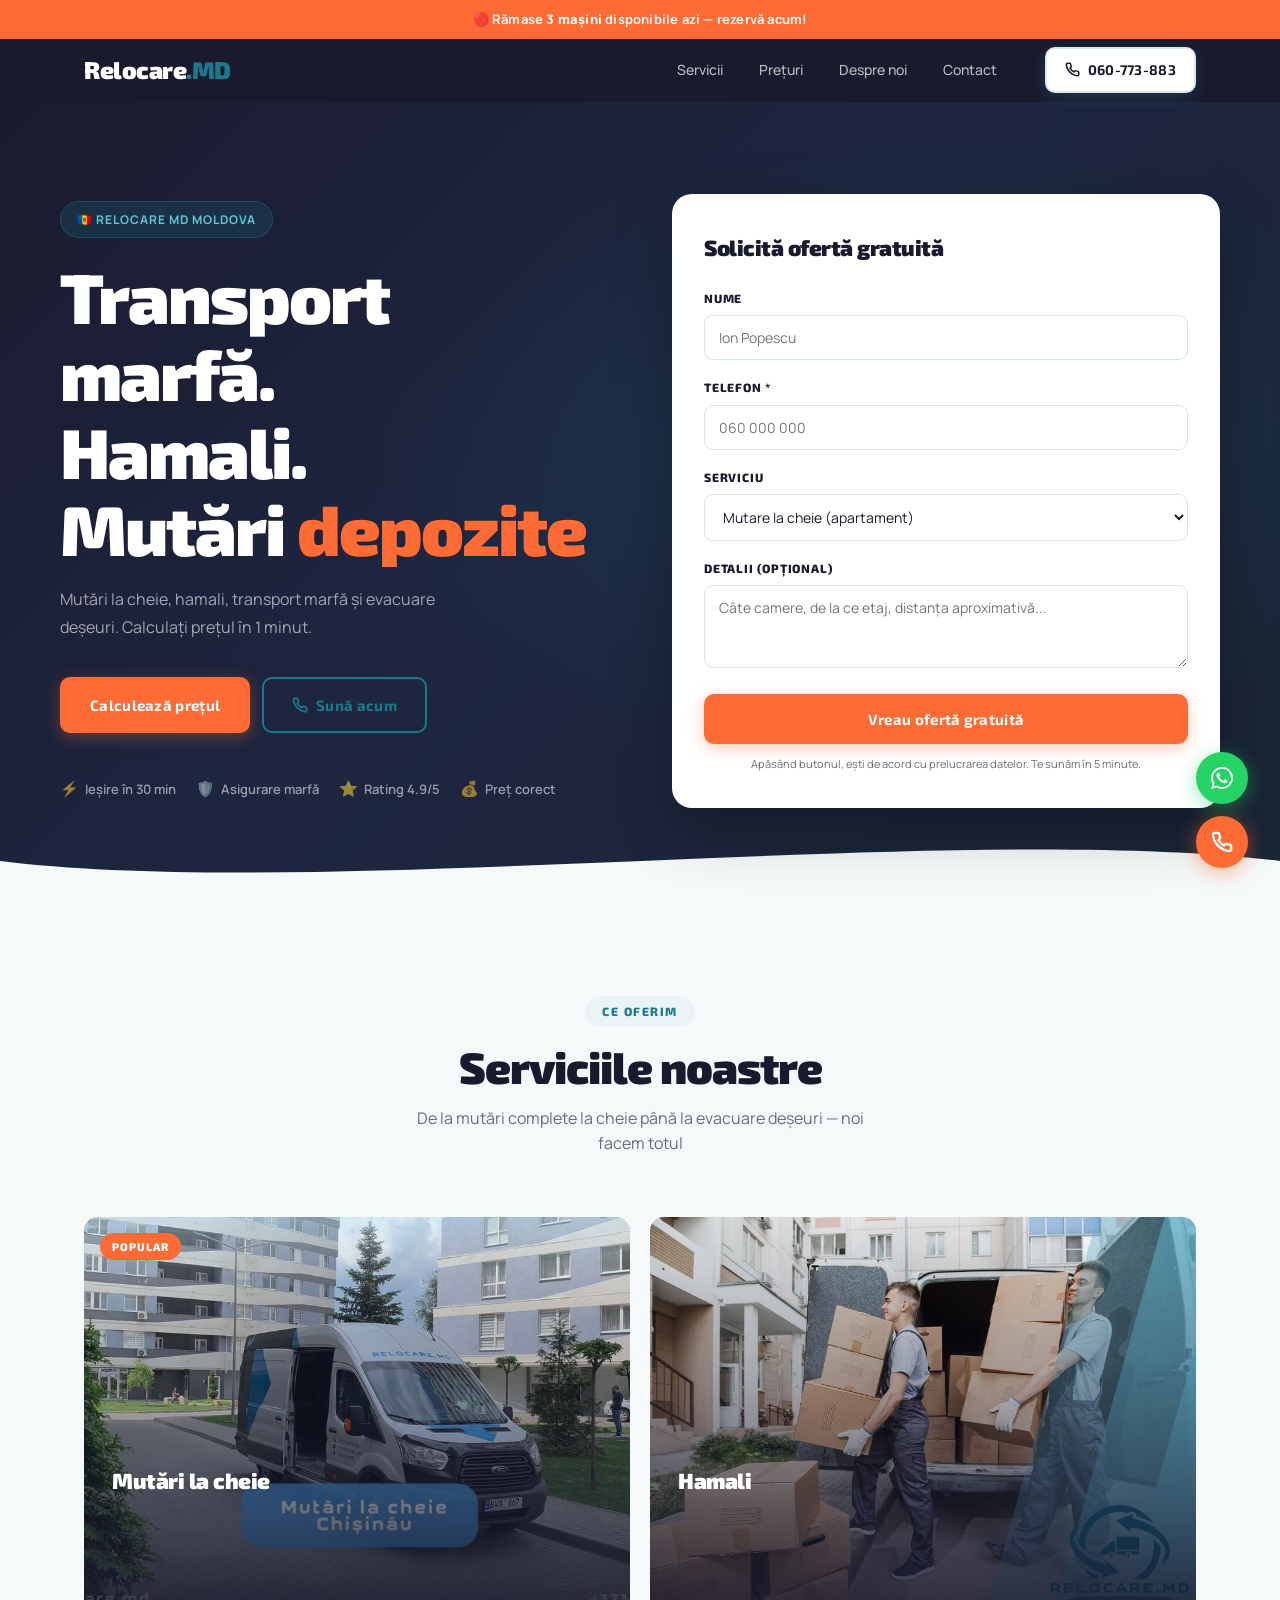
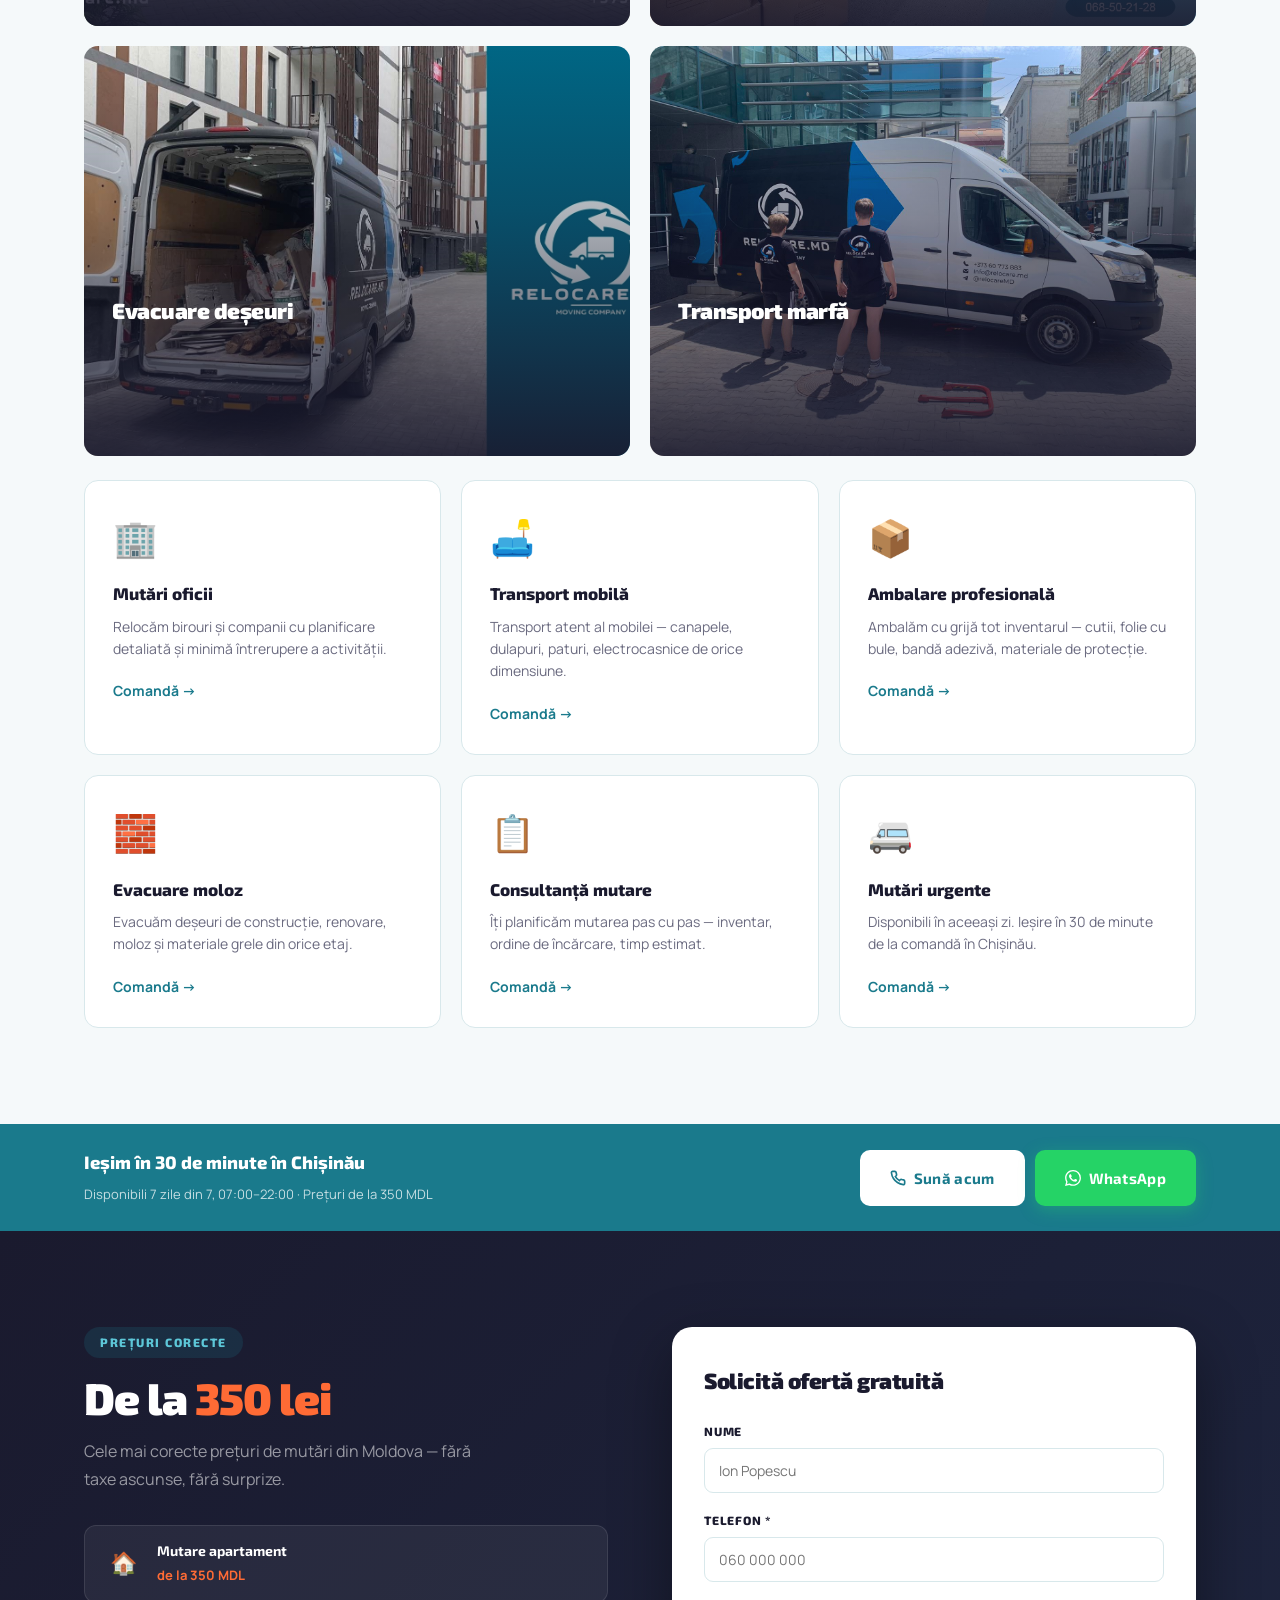
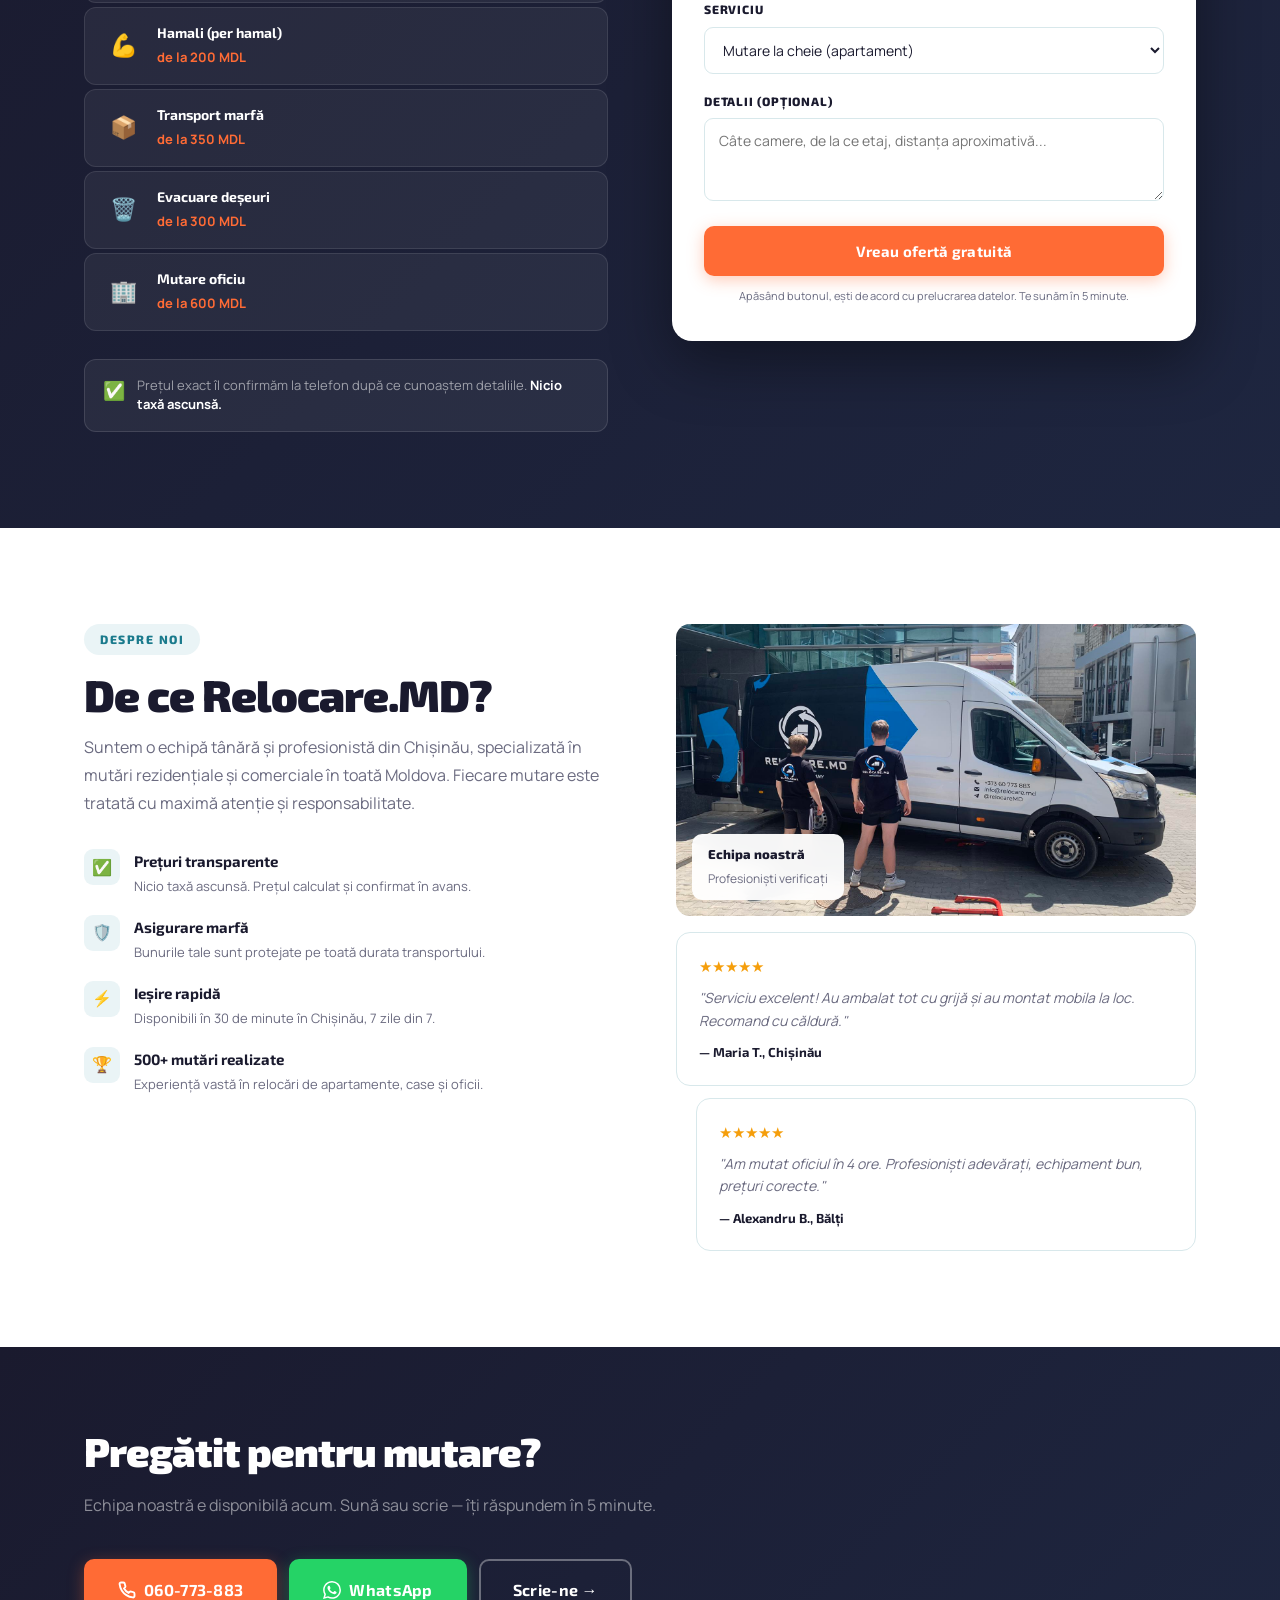
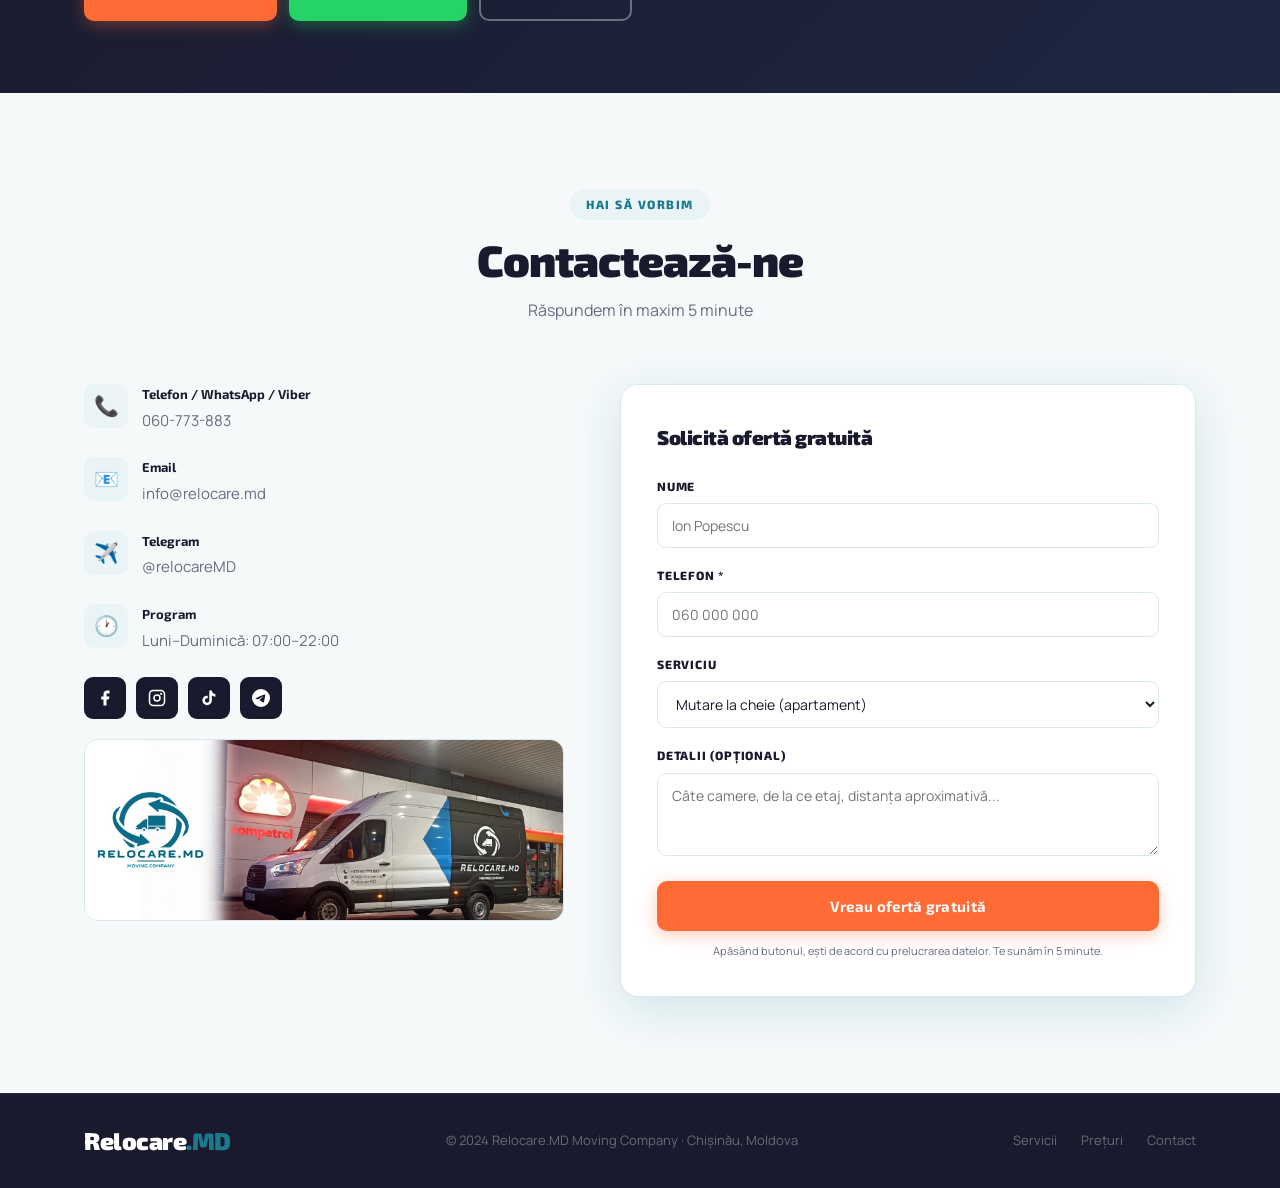
==== commit f55d9531: "Logo: scos poza, text mai mare 24px; badge: Relocare MD Moldova" ====
--- a/index.html
+++ b/index.html
@@ -117,7 +117,6 @@
   <header class="header" id="header">
     <div class="container header__inner">
       <a href="#" class="logo">
-        <img src="images/van-logo.jpg" alt="Logo" class="logo__img" />
         <span class="logo__text">Relocare<span class="logo__accent">.MD</span></span>
       </a>
       <nav class="nav" id="nav">
@@ -141,7 +140,7 @@
     <div class="hero__glow"></div>
     <div class="container hero__inner">
       <div class="hero__content reveal">
-        <div class="hero__badge">🇲🇩 Moving Company · Moldova</div>
+        <div class="hero__badge">🇲🇩 Relocare MD Moldova</div>
         <h1 class="hero__title">
           Transport marfă.<br/>
           Hamali.<br/>
@@ -149,7 +148,7 @@
         </h1>
         <p class="hero__subtitle">Mutări la cheie, hamali, transport marfă și evacuare deșeuri. Calculați prețul în 1 minut.</p>
         <div class="hero__cta">
-          <a href="#calculator" class="btn btn--primary">Calculează prețul</a>
+          <a href="#oferta" class="btn btn--primary">Calculează prețul</a>
           <a href="tel:+37360773883" class="btn btn--outline">
             <svg width="16" height="16" fill="none" viewBox="0 0 24 24" stroke="currentColor" stroke-width="2.5"><path d="M22 16.92v3a2 2 0 01-2.18 2 19.79 19.79 0 01-8.63-3.07 19.5 19.5 0 01-6-6A19.79 19.79 0 012.12 4.18 2 2 0 014.11 2h3a2 2 0 012 1.72c.127.96.361 1.903.7 2.81a2 2 0 01-.45 2.11L8.09 9.91a16 16 0 006 6l1.27-1.27a2 2 0 012.11-.45c.907.339 1.85.573 2.81.7A2 2 0 0122 16.92z"/></svg>
             Sună acum
--- a/style.css
+++ b/style.css
@@ -21,7 +21,11 @@
   --transition: 0.28s cubic-bezier(0.4,0,0.2,1);
 }
 
-html { scroll-behavior: smooth; }
+html {
+  scroll-behavior: smooth;
+  overflow-x: hidden;
+  max-width: 100%;
+}
 
 body {
   font-family: 'Manrope', -apple-system, BlinkMacSystemFont, sans-serif;
@@ -29,12 +33,16 @@
   color: var(--dark);
   line-height: 1.6;
   overflow-x: hidden;
+  max-width: 100%;
+  width: 100%;
 }
 
 .container {
   max-width: 1160px;
   margin: 0 auto;
   padding: 0 24px;
+  box-sizing: border-box;
+  width: 100%;
 }
 
 /* =====================
@@ -122,7 +130,9 @@
    ===================== */
 .header {
   position: fixed;
-  top: 0; left: 0; right: 0;
+  top: 38px; left: 0; right: 0;
+  width: 100%;
+  box-sizing: border-box;
   z-index: 100;
   background: var(--dark);
   transition: var(--transition);
@@ -147,7 +157,7 @@
 }
 .logo__icon { font-size: 22px; }
 .logo__text {
-  font-size: 19px;
+  font-size: 24px;
   font-weight: 900;
   color: white;
   letter-spacing: -0.5px;
@@ -194,6 +204,11 @@
 
 /* Alert banner */
 .alert-banner {
+  position: fixed;
+  top: 0; left: 0; right: 0;
+  width: 100%;
+  box-sizing: border-box;
+  z-index: 101;
   background: var(--accent);
   color: white;
   text-align: center;
@@ -220,7 +235,9 @@
   align-items: center;
   background: linear-gradient(135deg, #1A1A2E 0%, #1e2640 50%, #1A2535 100%);
   overflow: hidden;
-  padding-top: 102px; /* header + banner */
+  padding-top: 102px;
+  width: 100%;
+  max-width: 100%;
 }
 
 .hero__glow {
@@ -1214,30 +1231,36 @@
   display: none;
   position: fixed;
   bottom: 0; left: 0; right: 0;
+  width: 100%;
   z-index: 200;
-  background: var(--dark);
-  border-top: 1px solid rgba(255,255,255,0.1);
-  padding: 10px 16px;
+  background: #0f172a;
+  border-top: 1px solid rgba(255,255,255,0.08);
+  padding: 10px 12px;
+  padding-bottom: calc(10px + env(safe-area-inset-bottom));
   gap: 8px;
-  padding-bottom: calc(10px + env(safe-area-inset-bottom));
+  box-shadow: 0 -4px 24px rgba(0,0,0,0.4);
+  box-sizing: border-box;
 }
 .mobile-bar__btn {
   flex: 1;
   display: flex;
   align-items: center;
   justify-content: center;
-  gap: 6px;
-  padding: 12px 8px;
-  border-radius: 10px;
-  font-size: 13px;
-  font-weight: 700;
+  gap: 7px;
+  padding: 14px 6px;
+  border-radius: 12px;
+  font-size: 14px;
+  font-weight: 800;
   text-decoration: none;
   font-family: 'Exo 2', sans-serif;
-  transition: var(--transition);
-}
-.mobile-bar__btn--call { background: var(--accent); color: white; }
-.mobile-bar__btn--wa { background: #25D366; color: white; }
-.mobile-bar__btn--form { background: rgba(255,255,255,0.1); color: white; border: 1px solid rgba(255,255,255,0.2); }
+  transition: opacity 0.15s ease;
+  letter-spacing: 0.2px;
+}
+.mobile-bar__btn:active { opacity: 0.8; transform: scale(0.97); }
+.mobile-bar__btn svg { flex-shrink: 0; }
+.mobile-bar__btn--call { background: var(--accent); color: white; box-shadow: 0 2px 12px rgba(255,107,53,0.4); }
+.mobile-bar__btn--wa   { background: #25D366; color: white; box-shadow: 0 2px 12px rgba(37,211,102,0.35); }
+.mobile-bar__btn--form { background: rgba(255,255,255,0.1); color: rgba(255,255,255,0.85); border: 1.5px solid rgba(255,255,255,0.15); }
 
 /* =====================
    SCROLL REVEAL
@@ -1288,7 +1311,7 @@
   .nav {
     display: none;
     position: fixed;
-    top: 102px; left: 0; right: 0; /* below header+banner */
+    top: 96px; left: 0; right: 0; /* below banner(38px) + header(58px) */
     background: var(--dark);
     flex-direction: column;
     padding: 12px;
@@ -1391,7 +1414,10 @@
   .mobile-bar { display: flex; }
 
   /* Add bottom padding so content isn't behind bar */
-  body { padding-bottom: 70px; }
+  body { padding-bottom: calc(80px + env(safe-area-inset-bottom)); }
+
+  /* Prevent any section from overflowing */
+  section, .container, .hero, .footer { max-width: 100%; overflow-x: hidden; }
 
   /* Buttons full-width on mobile forms */
   .btn--full { font-size: 15px; padding: 15px 20px; }
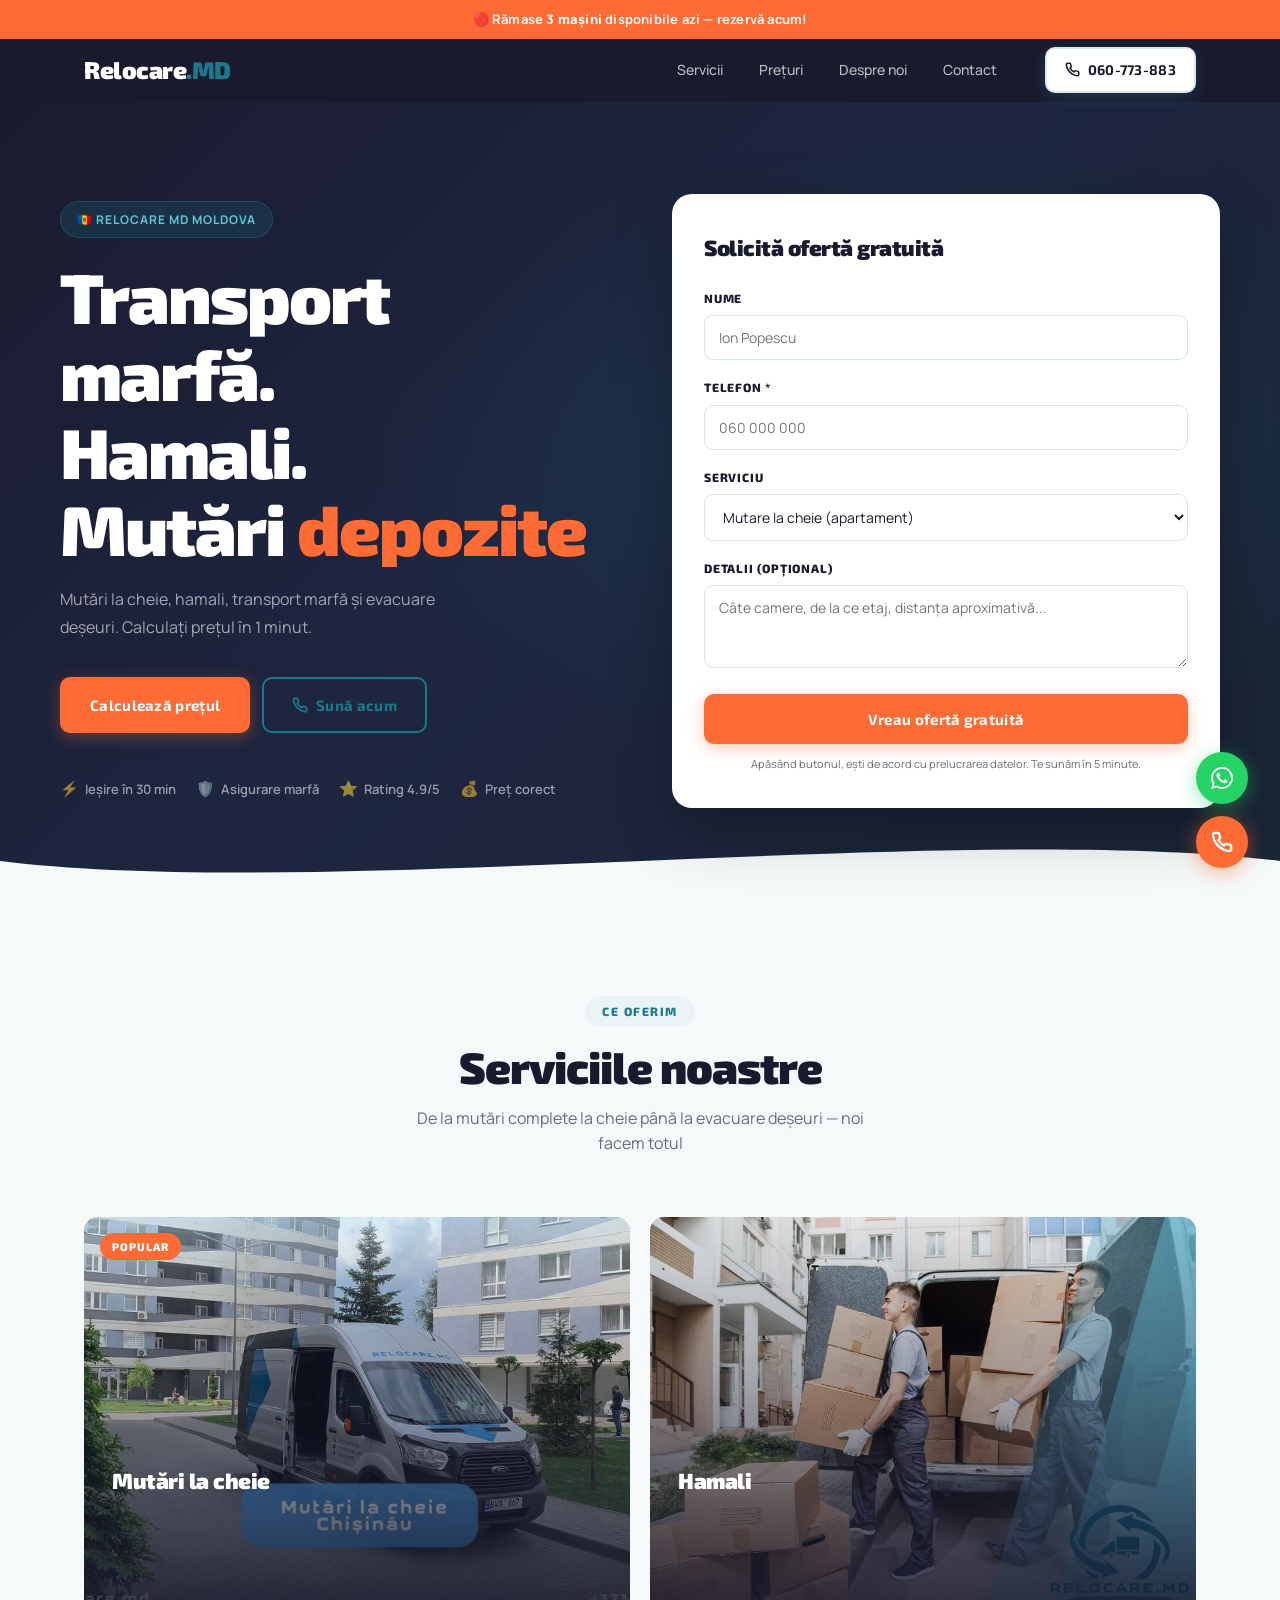
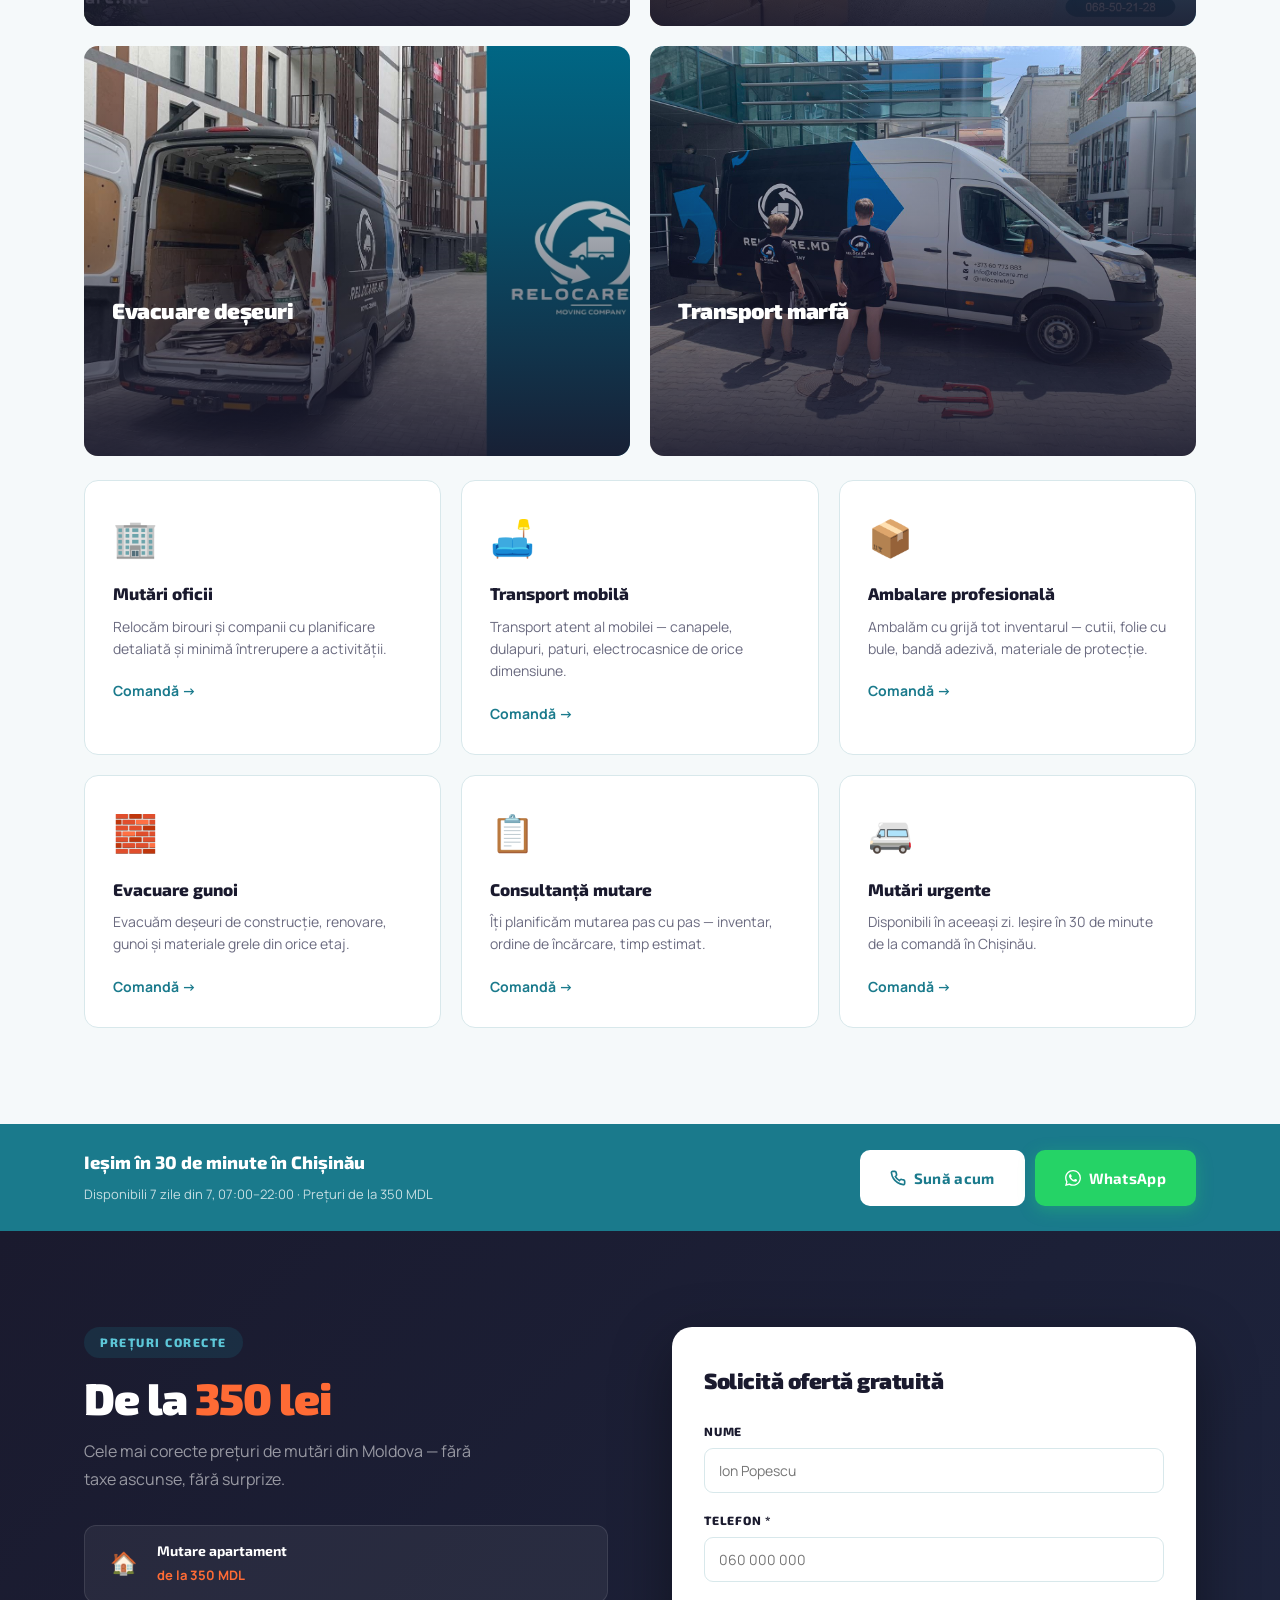
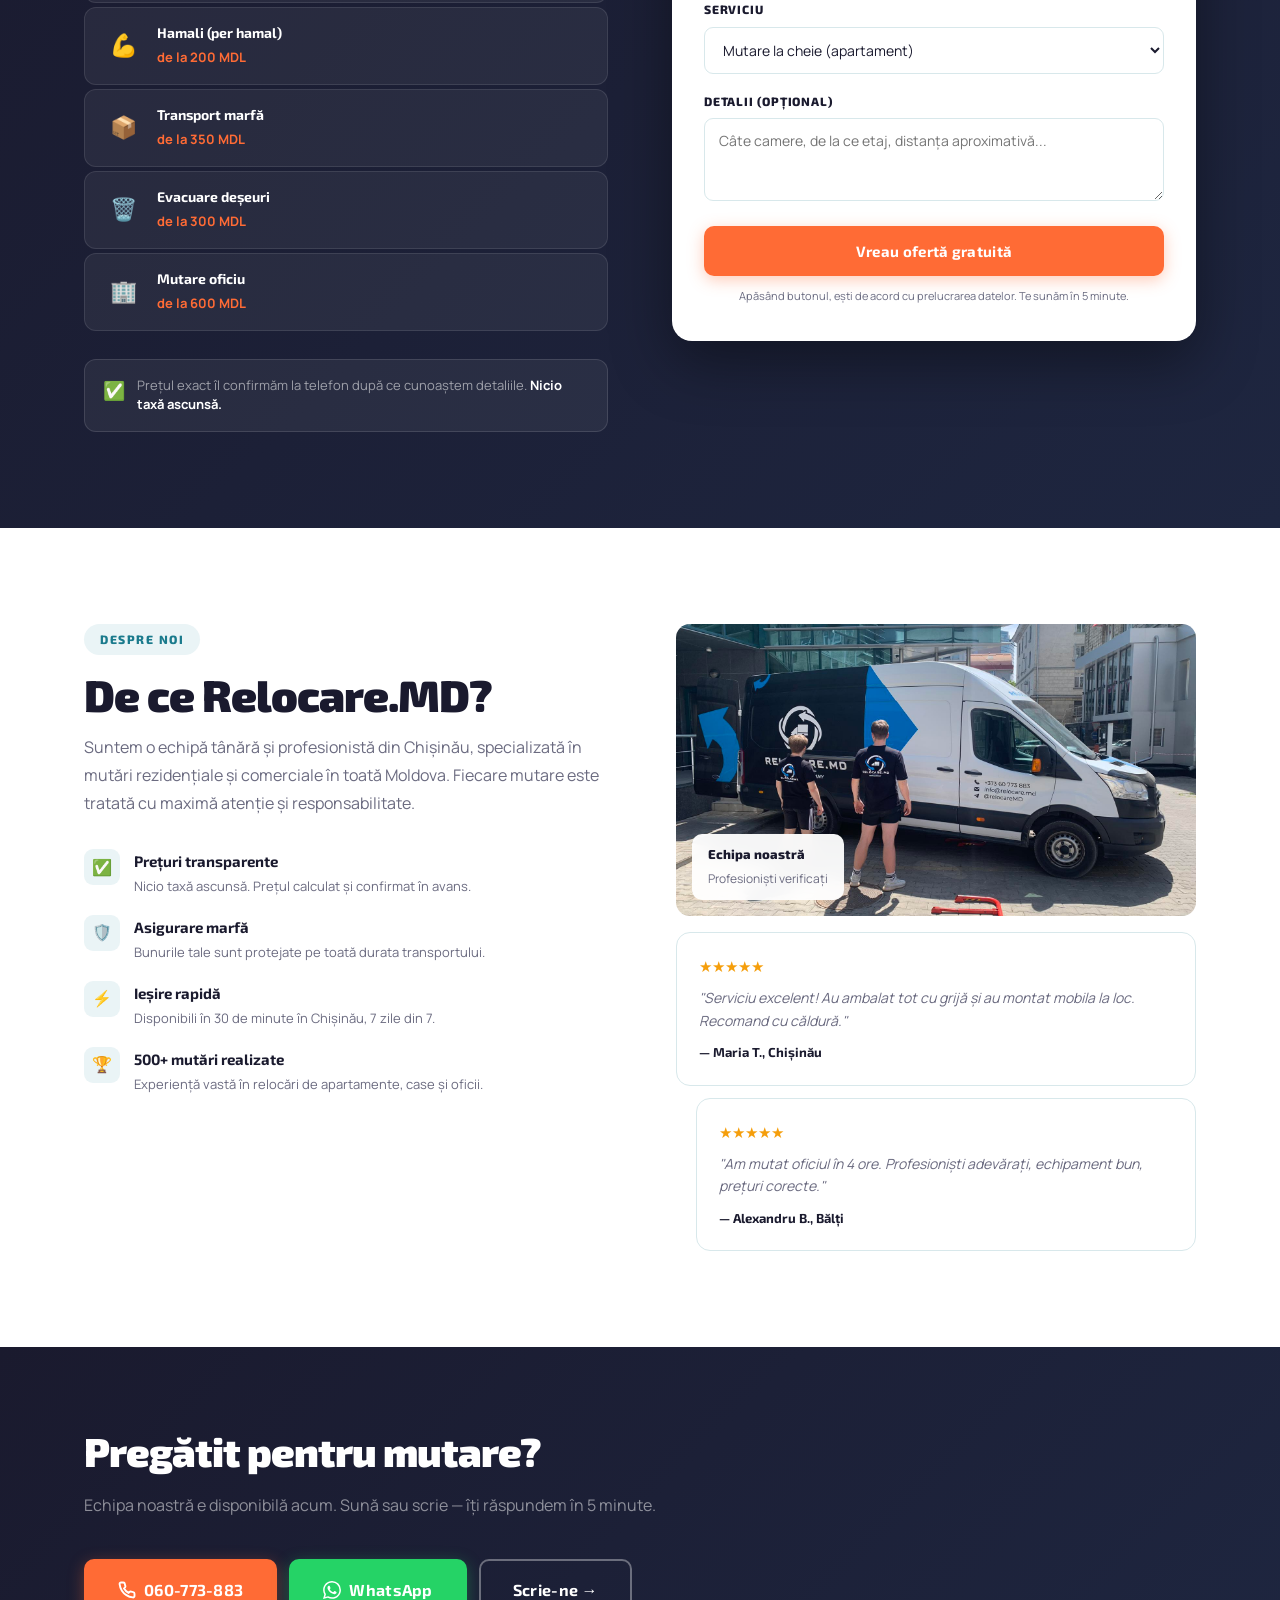
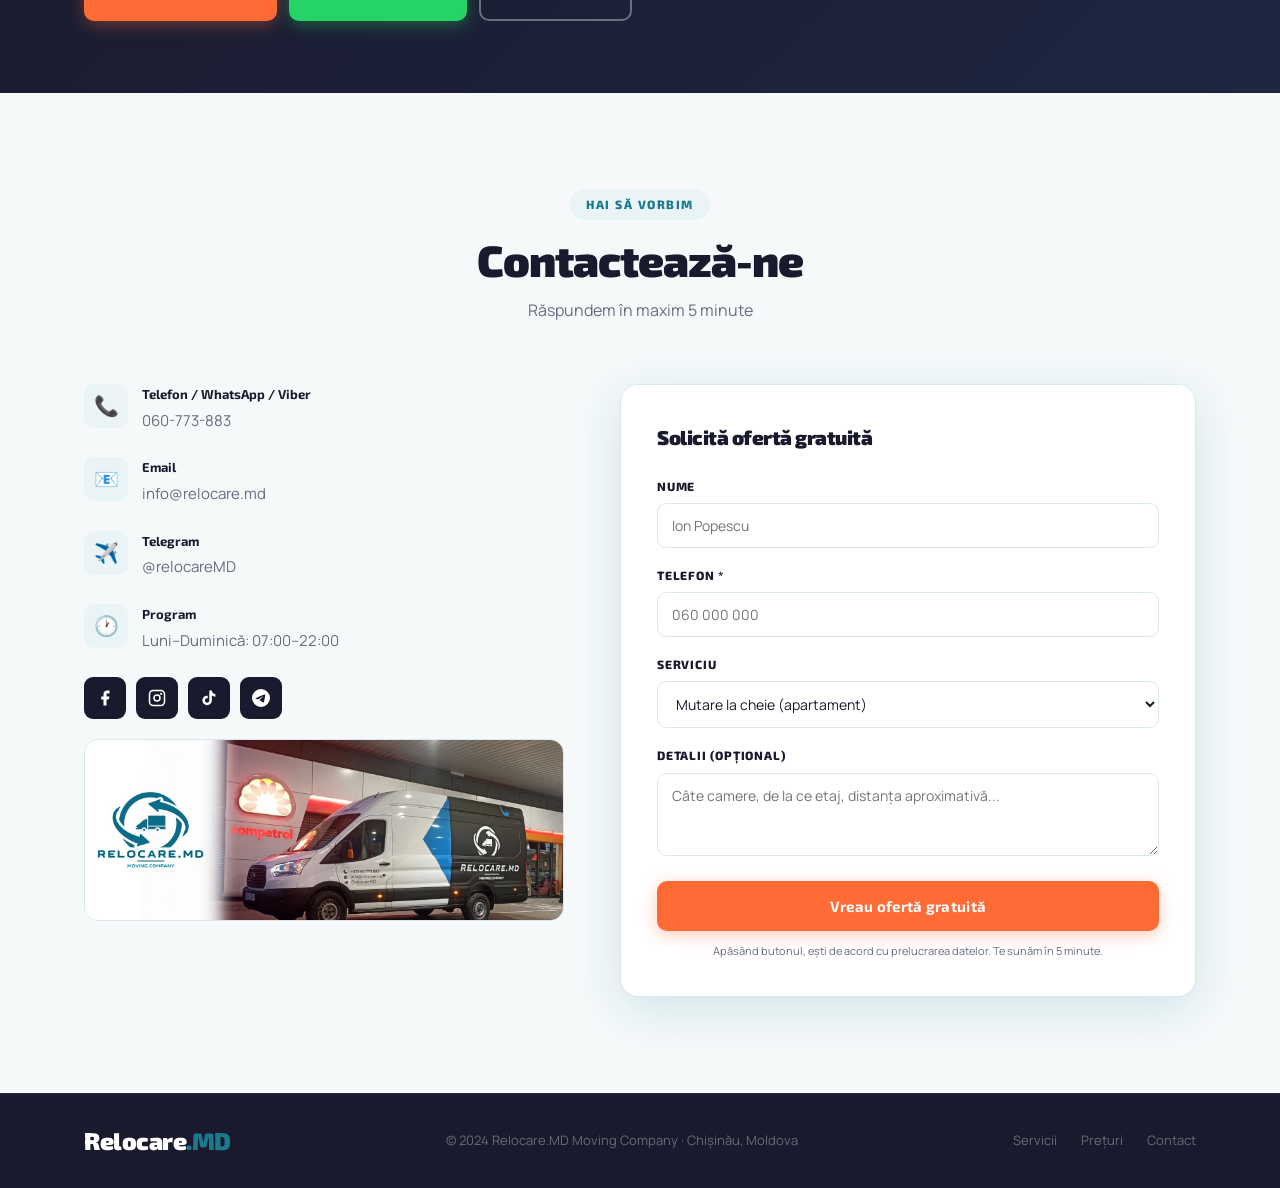
==== commit a788cccb: "Inlocuieste 'Evacuare moloz' cu 'Evacuare gunoi' Co-Authored-By: Claude Sonnet 4.6 <noreply@anthropi" ====
--- a/index.html
+++ b/index.html
@@ -1,6 +1,14 @@
 <!DOCTYPE html>
 <html lang="ro">
 <head>
+  <!-- Google tag (gtag.js) -->
+  <script async src="https://www.googletagmanager.com/gtag/js?id=G-1SV9RSJR8C"></script>
+  <script>
+    window.dataLayer = window.dataLayer || [];
+    function gtag(){dataLayer.push(arguments);}
+    gtag('js', new Date());
+    gtag('config', 'G-1SV9RSJR8C');
+  </script>
   <meta charset="UTF-8" />
   <meta name="viewport" content="width=device-width, initial-scale=1.0, viewport-fit=cover" />
 
@@ -91,6 +99,15 @@
   <link rel="preconnect" href="https://fonts.gstatic.com" crossorigin />
   <link href="https://fonts.googleapis.com/css2?family=Exo+2:wght@700;800;900&family=Manrope:wght@400;500;600;700&display=swap" rel="stylesheet" />
 
+  <!-- Google Analytics 4 -->
+  <script async src="https://www.googletagmanager.com/gtag/js?id=G-31WPT83QX2"></script>
+  <script>
+    window.dataLayer = window.dataLayer || [];
+    function gtag(){dataLayer.push(arguments);}
+    gtag('js', new Date());
+    gtag('config', 'G-31WPT83QX2');
+  </script>
+
   <!-- Meta Pixel -->
   <script>
     !function(f,b,e,v,n,t,s){if(f.fbq)return;n=f.fbq=function(){n.callMethod?
@@ -179,7 +196,7 @@
               <option>Mutare oficiu</option>
               <option>Transport marfă</option>
               <option>Hamali</option>
-              <option>Evacuare deșeuri / moloz</option>
+              <option>Evacuare gunoi</option>
               <option>Altele</option>
             </select>
           </div>
@@ -234,7 +251,7 @@
           <img src="images/desuri.jpg" alt="Evacuare deșeuri construcție" />
           <div class="photo-service__overlay">
             <h3>Evacuare deșeuri</h3>
-            <p>Evacuăm moloz, mobilă veche, deșeuri de construcție și orice material nefolosit rapid și corect.</p>
+            <p>Evacuăm gunoi, mobilă veche, deșeuri de construcție și orice material nefolosit rapid și corect.</p>
             <a href="#contact" class="btn btn--primary">Comandă</a>
           </div>
         </div>
@@ -270,8 +287,8 @@
         </div>
         <div class="service-card reveal">
           <div class="service-card__icon">🧱</div>
-          <h3>Evacuare moloz</h3>
-          <p>Evacuăm deșeuri de construcție, renovare, moloz și materiale grele din orice etaj.</p>
+          <h3>Evacuare gunoi</h3>
+          <p>Evacuăm deșeuri de construcție, renovare, gunoi și materiale grele din orice etaj.</p>
           <a href="#contact" class="service-card__link">Comandă →</a>
         </div>
         <div class="service-card reveal">
@@ -378,7 +395,7 @@
                 <option>Mutare oficiu</option>
                 <option>Transport marfă</option>
                 <option>Hamali</option>
-                <option>Evacuare deșeuri / moloz</option>
+                <option>Evacuare gunoi</option>
                 <option>Altele</option>
               </select>
             </div>
@@ -560,7 +577,7 @@
               <option>Mutare oficiu</option>
               <option>Transport marfă</option>
               <option>Hamali</option>
-              <option>Evacuare deșeuri / moloz</option>
+              <option>Evacuare gunoi</option>
               <option>Ambalare</option>
               <option>Altele</option>
             </select>
--- a/style.css
+++ b/style.css
@@ -23,8 +23,6 @@
 
 html {
   scroll-behavior: smooth;
-  overflow-x: hidden;
-  max-width: 100%;
 }
 
 body {
@@ -32,8 +30,7 @@
   background: var(--white);
   color: var(--dark);
   line-height: 1.6;
-  overflow-x: hidden;
-  max-width: 100%;
+  overflow-x: clip;
   width: 100%;
 }
 
@@ -1307,11 +1304,22 @@
    RESPONSIVE — MOBILE
    ===================== */
 @media (max-width: 768px) {
+  /* Fix full-width pentru fixed elements */
+  .alert-banner,
+  .header,
+  .mobile-bar {
+    left: 0 !important;
+    right: 0 !important;
+    width: 100vw !important;
+    max-width: 100vw !important;
+    box-sizing: border-box !important;
+  }
+
   /* Nav */
   .nav {
     display: none;
     position: fixed;
-    top: 96px; left: 0; right: 0; /* below banner(38px) + header(58px) */
+    top: 96px; left: 0; right: 0; width: 100vw;
     background: var(--dark);
     flex-direction: column;
     padding: 12px;
@@ -1319,6 +1327,7 @@
     box-shadow: 0 8px 24px rgba(0,0,0,0.3);
     gap: 2px;
     z-index: 99;
+    box-sizing: border-box;
   }
   .nav.open { display: flex; }
   .nav a { padding: 14px 16px; color: rgba(255,255,255,0.8); font-size: 15px; }
@@ -1326,101 +1335,103 @@
   .btn--phone { display: none; }
 
   /* Header */
-  .header__inner { height: 58px; gap: 16px; }
-  .logo__text { font-size: 17px; }
-  .logo__img { width: 28px; height: 28px; }
+  .header__inner { height: 56px; gap: 16px; }
+  .logo__text { font-size: 20px; }
 
   /* Alert banner */
-  .alert-banner { font-size: 12px; padding: 8px 12px; }
+  .alert-banner { font-size: 12px; padding: 8px 16px; }
 
   /* Hero */
-  .hero { padding-top: 94px; min-height: auto; }
-  .hero__inner { padding: 32px 0 48px; gap: 32px; }
+  .hero { padding-top: 94px; min-height: auto; width: 100%; }
+  .hero__inner { padding: 28px 0 44px; gap: 28px; }
   .hero__content { text-align: center; }
   .hero__badge { font-size: 11px; padding: 6px 14px; }
   .hero__title { letter-spacing: -1px; margin-bottom: 14px; }
-  .hero__subtitle { font-size: 15px; margin: 0 auto 28px; max-width: 100%; }
+  .hero__subtitle { font-size: 15px; margin: 0 auto 24px; }
   .hero__cta { justify-content: center; flex-direction: column; gap: 10px; }
   .hero__cta .btn { width: 100%; justify-content: center; }
-  .trust-row { justify-content: center; gap: 12px; }
+  .trust-row { justify-content: center; gap: 10px; flex-wrap: wrap; }
   .trust-item { font-size: 12px; }
 
-  /* Hero form — full width on mobile */
+  /* Hero form */
   .hero__visual { display: block; width: 100%; }
-  .offer-form { padding: 24px 20px; border-radius: 16px; }
-  .offer-form__title { font-size: 18px; margin-bottom: 18px; }
+  .offer-form { padding: 22px 18px; border-radius: 14px; box-shadow: var(--shadow); }
+  .offer-form__title { font-size: 18px; margin-bottom: 16px; }
 
   /* Sections */
-  .section { padding: 56px 0; }
+  .section { padding: 48px 0; }
   .section__title { letter-spacing: -0.5px; }
-  .section__header { margin-bottom: 40px; }
+  .section__header { margin-bottom: 32px; }
+  .container { padding: 0 16px; }
 
   /* Services photo grid */
-  .services__photo-grid { grid-template-columns: 1fr; gap: 12px; }
-  .photo-service { aspect-ratio: 16/9; }
-  .photo-service__overlay { padding: 16px 20px; }
-  .photo-service__overlay h3 { font-size: 18px; }
-  /* Always show description on mobile (no hover) */
+  .services__photo-grid { grid-template-columns: 1fr; gap: 10px; }
+  .photo-service { aspect-ratio: 4/3; border-radius: 12px; }
+  .photo-service__overlay { padding: 14px 16px; }
+  .photo-service__overlay h3 { font-size: 20px; }
   .photo-service__overlay p,
   .photo-service__overlay .btn { opacity: 1; transform: none; }
-  .photo-service__overlay .btn { padding: 9px 18px; font-size: 13px; }
-
-  /* Service cards grid */
-  .services__grid { grid-template-columns: 1fr; gap: 12px; }
-  .service-card { padding: 22px 20px; display: flex; align-items: flex-start; gap: 16px; }
+  .photo-service__overlay .btn { padding: 9px 16px; font-size: 13px; }
+
+  /* Service cards — icon + titlu + link, fara descriere */
+  .services__grid { grid-template-columns: 1fr; gap: 8px; }
+  .service-card { padding: 16px; display: flex; flex-direction: row; align-items: center; gap: 14px; border-radius: 12px; }
   .service-card__icon { font-size: 28px; margin-bottom: 0; flex-shrink: 0; }
-  .service-card h3 { font-size: 16px; margin-bottom: 6px; }
-  .service-card p { font-size: 13px; margin-bottom: 10px; }
+  .service-card h3 { font-size: 15px; margin-bottom: 0; }
+  .service-card p { display: none; }
+  .service-card__link { margin-left: auto; flex-shrink: 0; font-size: 13px; }
 
   /* CTA strip */
-  .cta-strip__inner { flex-direction: column; text-align: center; gap: 16px; }
-  .cta-strip__btns { justify-content: center; width: 100%; }
-  .cta-strip__btns .btn { flex: 1; justify-content: center; }
+  .cta-strip { padding: 18px 0; }
+  .cta-strip__inner { flex-direction: column; text-align: center; gap: 14px; }
+  .cta-strip__text strong { font-size: 16px; }
+  .cta-strip__btns { justify-content: center; width: 100%; gap: 8px; }
+  .cta-strip__btns .btn { flex: 1; justify-content: center; padding: 12px 8px; font-size: 13px; }
 
   /* Pricing */
-  .pricing__inner { gap: 32px; }
+  .pricing__inner { gap: 28px; }
   .pricing__items { gap: 6px; }
   .pricing__item { padding: 12px 14px; }
-  .offer-form--dark { margin: 0; }
+  .pricing__sub { font-size: 14px; }
 
   /* About */
-  .about__inner { gap: 32px; }
+  .about__inner { gap: 28px; }
+  .about__text { font-size: 14px; margin-bottom: 20px; }
   .about__photo-main { aspect-ratio: 4/3; }
-  .about__reviews { gap: 10px; }
+  .about__reviews { gap: 8px; }
   .review-card--offset { margin-left: 0; }
-  .about__list { gap: 14px; }
+  .about__list { gap: 12px; }
 
   /* CTA block */
-  .cta-block { padding: 48px 0; }
-  .cta-block__inner { flex-direction: column; text-align: center; gap: 24px; }
-  .cta-block__content h2 { font-size: 26px; }
-  .cta-block__actions { flex-direction: column; width: 100%; }
+  .cta-block { padding: 44px 0; }
+  .cta-block__inner { flex-direction: column; text-align: center; gap: 20px; }
+  .cta-block__content h2 { font-size: 24px; }
+  .cta-block__content p { font-size: 14px; }
+  .cta-block__actions { flex-direction: column; width: 100%; gap: 10px; }
   .cta-block__actions .btn { width: 100%; justify-content: center; }
 
   /* Contact */
-  .contact__inner { gap: 32px; }
-  .contact__form { padding: 24px 20px; }
+  .contact__inner { gap: 28px; }
+  .contact__form { padding: 22px 18px; }
   .contact__van { display: none; }
   .contact__social { gap: 8px; }
 
   /* Footer */
-  .footer__inner { flex-direction: column; text-align: center; gap: 12px; }
-  .footer__links { justify-content: center; }
-
-  /* FABs — hidden on mobile (replaced by sticky bar) */
+  .footer { padding: 20px 0; }
+  .footer__inner { flex-direction: column; text-align: center; gap: 10px; }
+  .footer__links { justify-content: center; gap: 16px; }
+
+  /* FABs înlocuite de sticky bar */
   .fab { display: none !important; }
 
-  /* Mobile sticky bar — visible */
+  /* Mobile sticky bar */
   .mobile-bar { display: flex; }
 
-  /* Add bottom padding so content isn't behind bar */
-  body { padding-bottom: calc(80px + env(safe-area-inset-bottom)); }
-
-  /* Prevent any section from overflowing */
-  section, .container, .hero, .footer { max-width: 100%; overflow-x: hidden; }
-
-  /* Buttons full-width on mobile forms */
-  .btn--full { font-size: 15px; padding: 15px 20px; }
+  /* Body padding pentru bara de jos */
+  body { padding-bottom: calc(78px + env(safe-area-inset-bottom)); }
+
+  /* Btn full */
+  .btn--full { font-size: 15px; padding: 14px 20px; }
 }
 
 /* =====================
